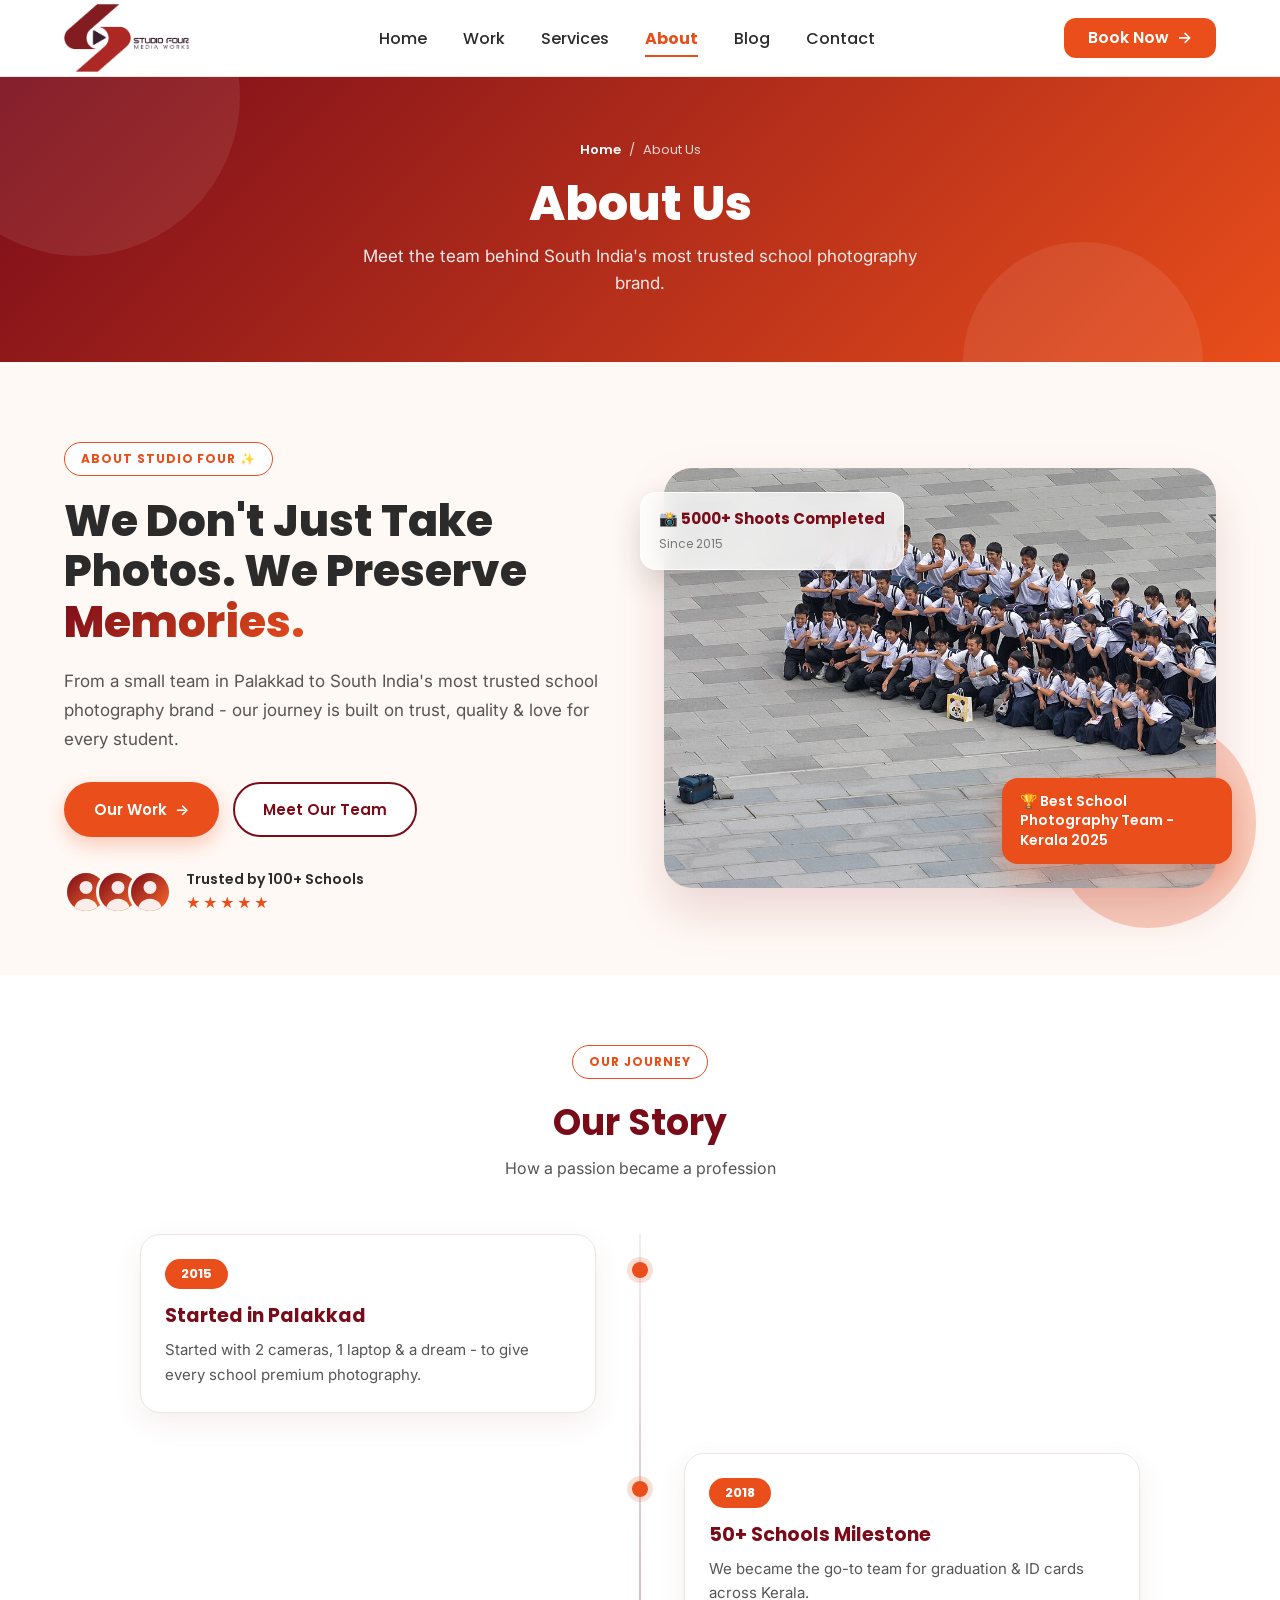
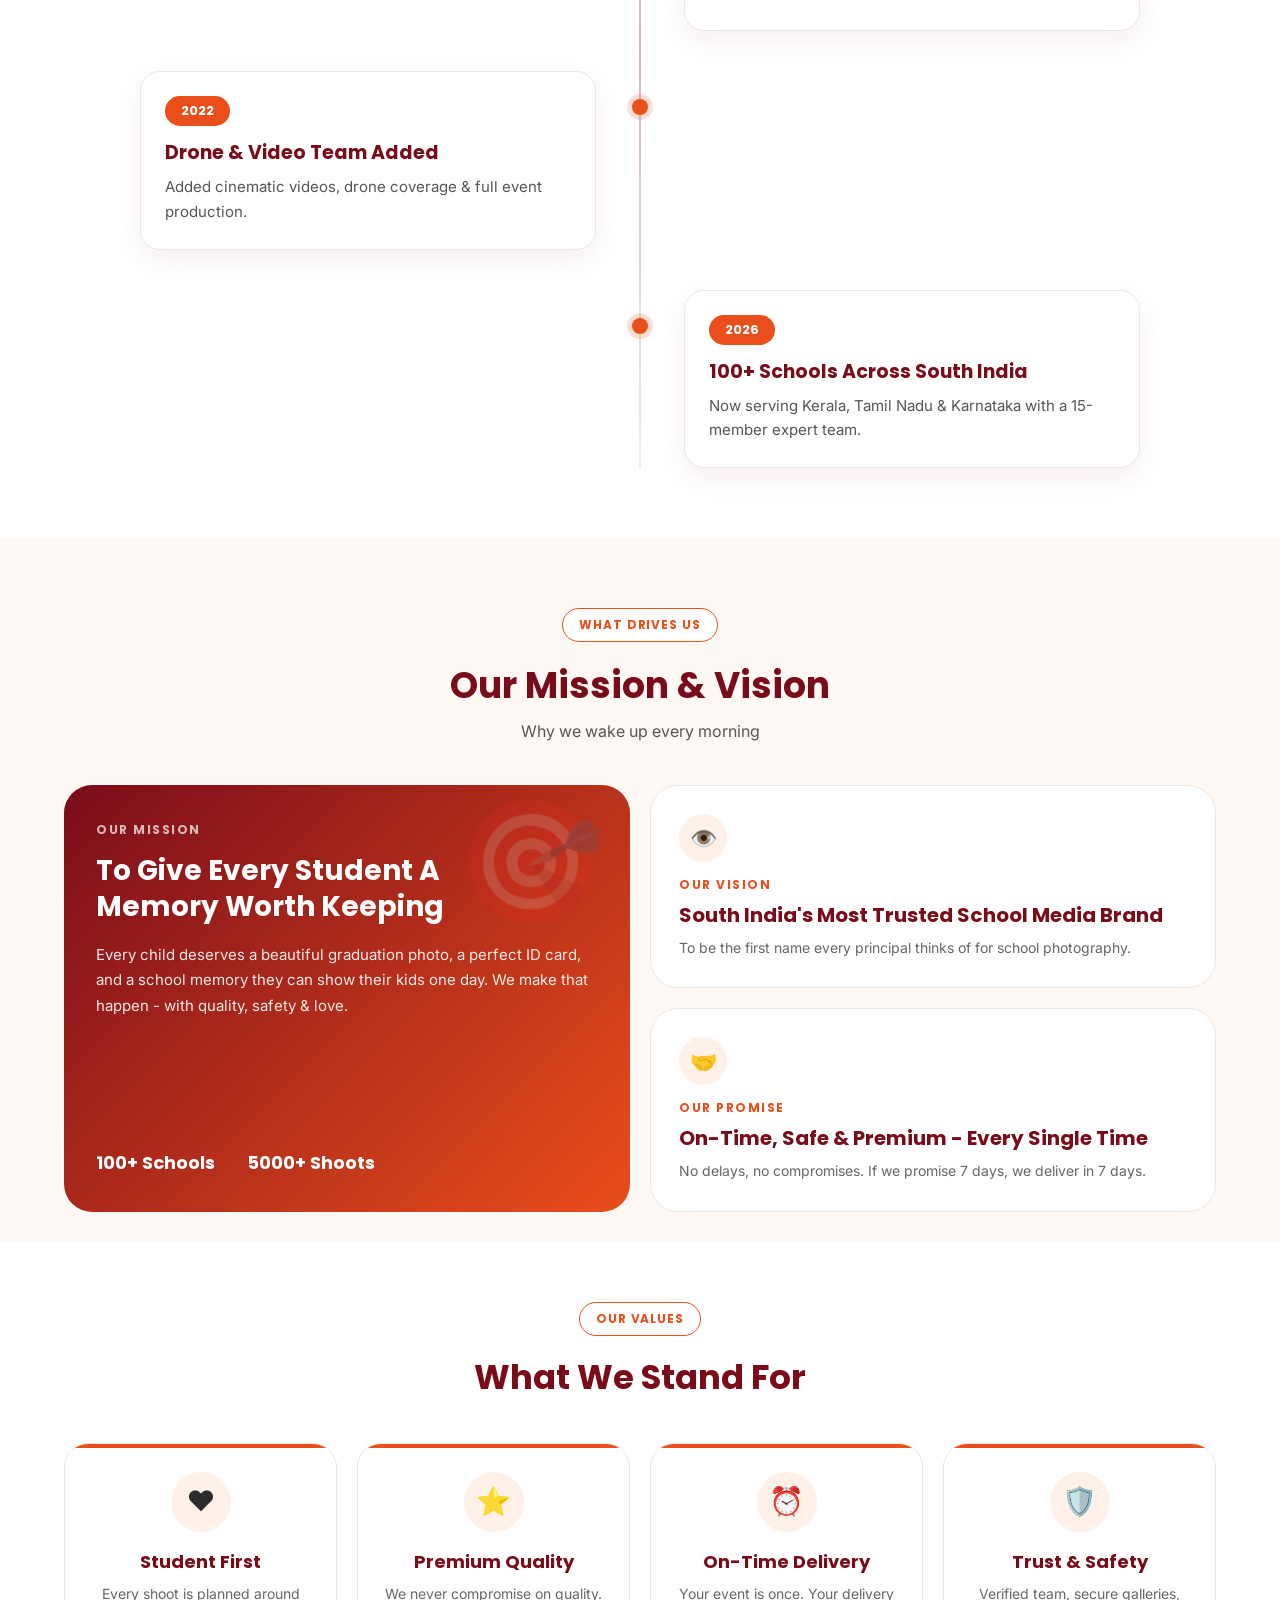
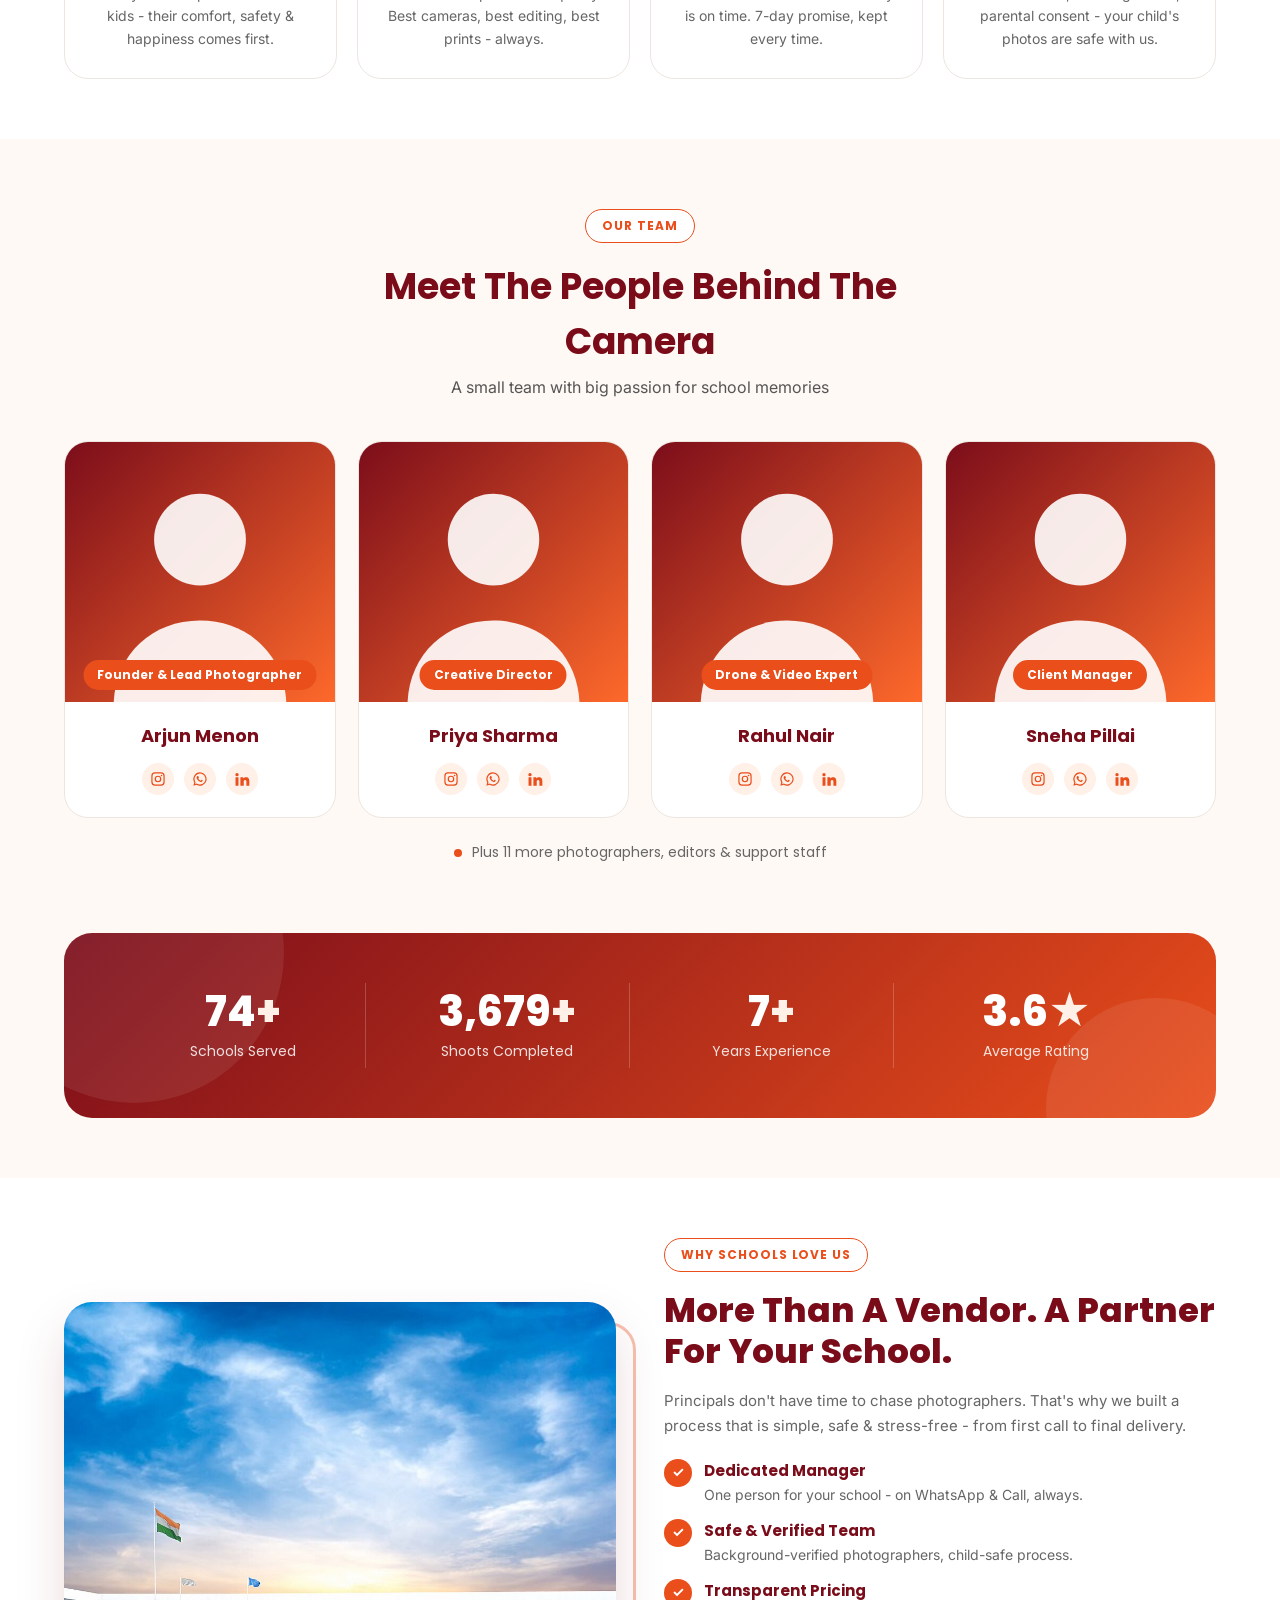
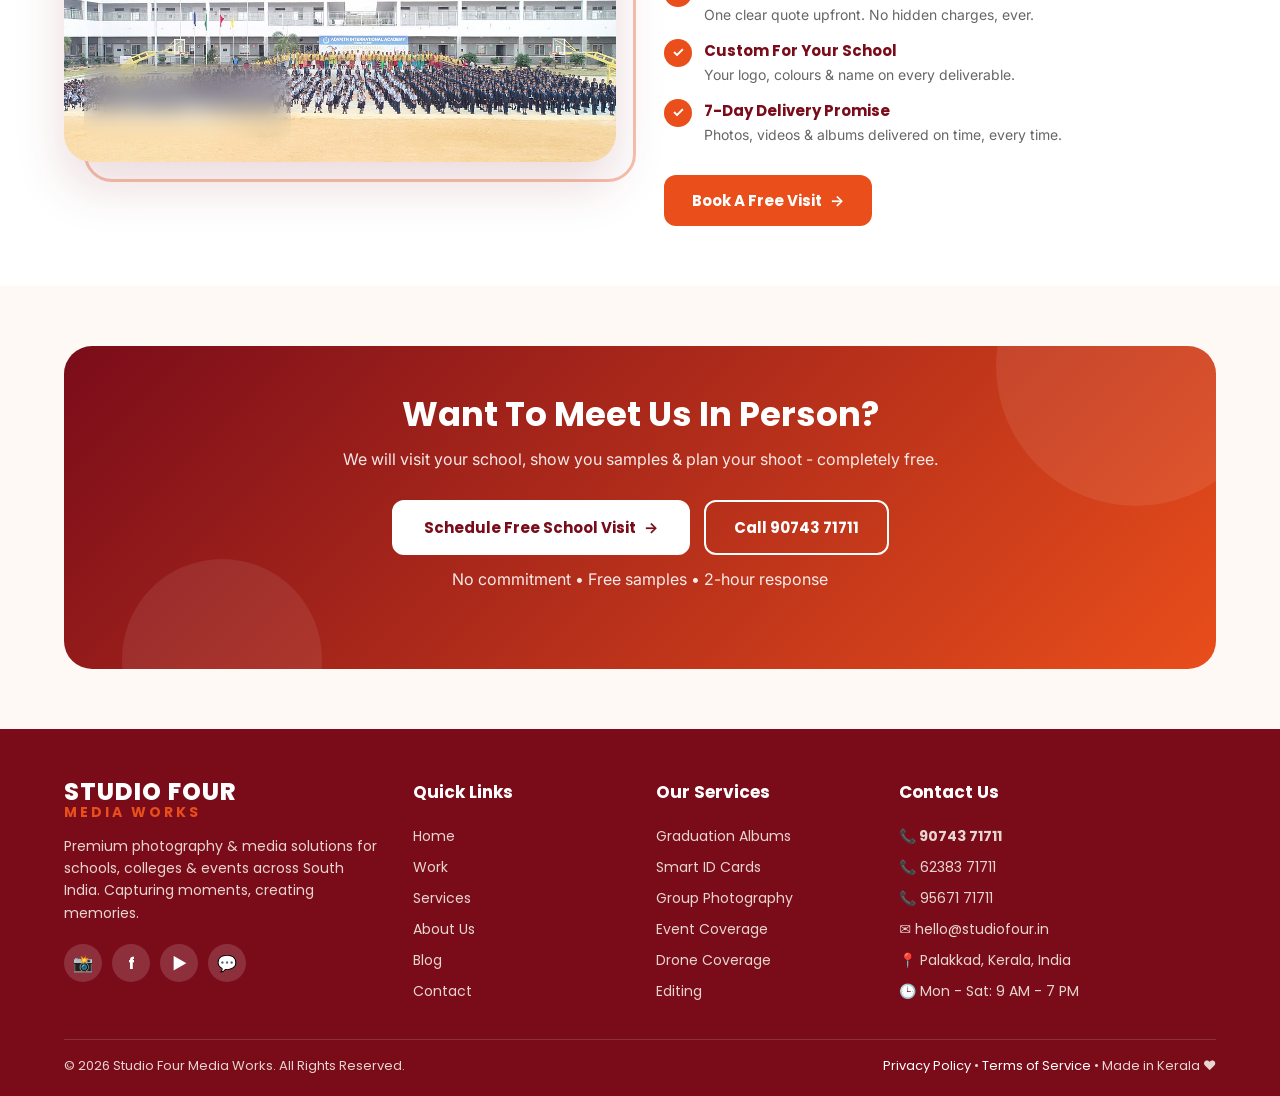
==== about.html @ ebe893e1 "Add Studio Four Media Works website pages Co-Authored-By: Claude Sonnet 5.5 <noreply@anthropic.com>" ====
<!DOCTYPE html>
<html lang="en">
<head>
  <meta charset="UTF-8">
  <meta name="viewport" content="width=device-width, initial-scale=1.0">
  <title>About Us | Studio Four Media Works</title>

  <link rel="preconnect" href="https://fonts.googleapis.com">
  <link rel="preconnect" href="https://fonts.gstatic.com" crossorigin>
  <link href="https://fonts.googleapis.com/css2?family=Inter:wght@400;500;600&family=Poppins:wght@400;500;600;700;800&display=swap" rel="stylesheet">

  <style>
    /* =========================================================
       DESIGN TOKENS – Studio Four brand colours only
       ========================================================= */
    :root {
      --orange: #E94E1B;
      --maroon: #7A0C1A;
      --offwhite: #FFF9F5;
      --white: #FFFFFF;
      --text: #2B2B2B;
      --border: #EDE6E0;
      --gradient: linear-gradient(135deg, #7A0C1A, #E94E1B);
      --font: 'Poppins', 'Inter', system-ui, sans-serif;
      --nav-h: 76px;
      --ease: 0.3s ease;
    }

    *, *::before, *::after { box-sizing: border-box; margin: 0; padding: 0; }

    html { scroll-behavior: smooth; }

    body {
      font-family: var(--font);
      color: var(--text);
      background: var(--white);
      padding-top: var(--nav-h); /* room for the fixed navbar */
      overflow-x: hidden; /* no horizontal scroll */
    }

    /* Lock page scroll while the mobile menu is open */
    body:has(.nav-toggle:checked) { overflow: hidden; }

    img { display: block; max-width: 100%; }
    a { text-decoration: none; }

    /* Shared pill label */
    .pill {
      display: inline-block;
      background: var(--white);
      color: var(--orange);
      border: 1px solid var(--orange);
      border-radius: 50px;
      padding: 7px 16px;
      font-size: 12px;
      font-weight: 700;
      letter-spacing: .08em;
      text-transform: uppercase;
    }

    /* =========================================================
       NAVBAR (same as home page)
       ========================================================= */
    .navbar {
      position: fixed; top: 0; left: 0; width: 100%;
      z-index: 1000;
      background: var(--white);
      border-bottom: 1px solid var(--border);
      transition: box-shadow var(--ease);
    }
    .navbar.scrolled { box-shadow: 0 4px 18px rgba(43, 43, 43, 0.10); }

    /* Hidden checkbox driving the mobile menu (CSS-only toggle) */
    .nav-toggle { position: absolute; opacity: 0; pointer-events: none; }

    .navbar-inner {
      max-width: 1280px;
      height: var(--nav-h);
      margin: 0 auto;
      padding: 0 5%;
      display: flex; align-items: center; justify-content: space-between;
      gap: 24px;
    }

    .logo { display: flex; align-items: center; gap: 10px; flex-shrink: 0; }
    .logo img { height: 68px; width: auto; }

    .nav-links { display: flex; align-items: center; gap: 36px; }
    .nav-links a {
      position: relative;
      padding: 6px 0;
      font-size: 16px; font-weight: 500;
      color: var(--text);
      transition: color var(--ease);
    }
    .nav-links a::after {
      content: "";
      position: absolute; left: 0; bottom: 0;
      width: 100%; height: 2px;
      background: var(--orange);
      transform: scaleX(0); transform-origin: left;
      transition: transform var(--ease);
    }
    .nav-links a:hover { color: var(--orange); }
    .nav-links a:hover::after { transform: scaleX(1); }
    .nav-links a.active { color: var(--orange); font-weight: 700; }
    .nav-links a.active::after { transform: scaleX(1); }

    .nav-actions { display: flex; align-items: center; gap: 12px; flex-shrink: 0; }

    .btn-book {
      display: inline-flex; align-items: center; gap: 8px;
      padding: 12px 24px;
      background: var(--orange); color: var(--white);
      font-family: inherit; font-size: 16px; font-weight: 600; line-height: 1;
      white-space: nowrap;
      border: 0; border-radius: 12px; cursor: pointer;
      transition: background var(--ease), transform var(--ease);
    }
    .btn-book .arrow { transition: transform var(--ease); }
    .btn-book:hover { background: var(--maroon); }
    .btn-book:hover .arrow { transform: translateX(4px); }

    /* Hamburger – hidden on desktop */
    .hamburger {
      display: none;
      width: 44px; height: 44px;
      flex-direction: column; justify-content: center; align-items: center;
      gap: 5px; cursor: pointer; border-radius: 10px;
      transition: background var(--ease);
    }
    .hamburger:hover { background: var(--offwhite); }
    .hamburger span { display: block; width: 24px; height: 2px; background: var(--maroon); border-radius: 2px; }
    .nav-toggle:focus-visible ~ .navbar-inner .hamburger { outline: 2px solid var(--orange); outline-offset: 2px; }

    /* Mobile slide-down menu */
    .mobile-menu {
      position: fixed; top: 0; left: 0; width: 100%;
      max-height: 100vh; overflow-y: auto;
      background: var(--offwhite);
      border-bottom: 1px solid var(--border);
      box-shadow: 0 10px 30px rgba(43, 43, 43, 0.15);
      transform: translateY(-100%); visibility: hidden;
      transition: transform var(--ease), visibility var(--ease);
      z-index: 1100;
    }
    .nav-toggle:checked ~ .mobile-menu { transform: translateY(0); visibility: visible; }

    .mobile-menu-top {
      display: flex; align-items: center; justify-content: space-between;
      height: var(--nav-h); padding: 0 20px;
      border-bottom: 1px solid var(--border);
    }
    .mobile-menu-top .logo img { height: 56px; }

    .close-btn {
      width: 44px; height: 44px;
      display: flex; align-items: center; justify-content: center;
      font-size: 32px; line-height: 1; color: var(--maroon);
      cursor: pointer; border-radius: 10px;
      transition: color var(--ease), background var(--ease);
    }
    .close-btn:hover { color: var(--orange); background: var(--white); }

    .mobile-links a {
      display: block;
      padding: 14px 20px;
      font-size: 18px; font-weight: 500; color: var(--maroon);
      border-bottom: 1px solid var(--border);
      border-left: 4px solid transparent;
      transition: color var(--ease), background var(--ease), border-color var(--ease);
    }
    .mobile-links a:hover { color: var(--orange); background: var(--white); }
    .mobile-links a.active { color: var(--orange); font-weight: 700; border-left-color: var(--orange); }

    .mobile-menu-bottom { padding: 24px 20px 28px; display: flex; flex-direction: column; gap: 18px; }
    .mobile-menu-bottom .btn-book { width: 100%; justify-content: center; padding: 16px 24px; }

    .mobile-phones {
      display: flex; flex-wrap: wrap; justify-content: center;
      gap: 6px 14px; color: var(--maroon); font-weight: 600; font-size: 16px;
    }
    .mobile-phones a { color: var(--maroon); transition: color var(--ease); }
    .mobile-phones a:hover { color: var(--orange); }
    .mobile-phones .sep { color: var(--border); }

    /* Navbar responsive */
    @media (max-width: 1024px) {
      .navbar-inner { gap: 16px; }
      .logo img { height: 62px; }
      .nav-links { gap: 20px; }
      .nav-links a { font-size: 15px; }
      .btn-book { padding: 10px 16px; font-size: 15px; }
    }
    @media (max-width: 767px) {
      :root { --nav-h: 68px; }
      .navbar-inner { padding: 0 16px; gap: 8px; }
      .nav-links { display: none; }
      .hamburger { display: flex; }
      .logo img { height: 58px; }
      .nav-actions .btn-book { padding: 9px 14px; font-size: 14px; border-radius: 10px; }
    }
    @media (min-width: 768px) {
      .mobile-menu { display: none; }
    }

    /* =========================================================
       PAGE BANNER
       ========================================================= */
    .page-banner {
      position: relative;
      background: var(--gradient);
      color: var(--white);
      text-align: center;
      overflow: hidden;
    }
    /* Soft decorative circles */
    .page-banner::before,
    .page-banner::after {
      content: "";
      position: absolute;
      border-radius: 50%;
      background: var(--white);
      opacity: .08;
    }
    .page-banner::before { width: 320px; height: 320px; top: -140px; left: -80px; }
    .page-banner::after  { width: 240px; height: 240px; bottom: -120px; right: 6%; }

    .banner-inner {
      position: relative;
      z-index: 1;
      max-width: 1280px;
      margin: 0 auto;
      padding: 64px 5%;
    }

    .breadcrumb { font-size: 13px; color: rgba(255, 255, 255, .8); margin-bottom: 16px; }
    .breadcrumb a { color: var(--white); font-weight: 600; transition: opacity .3s; }
    .breadcrumb a:hover { opacity: .7; }
    .breadcrumb span { margin: 0 8px; }

    .banner-title { font-size: 48px; font-weight: 800; line-height: 1.15; margin-bottom: 12px; }
    .banner-sub {
      font-family: 'Inter', var(--font);
      font-size: 17px;
      line-height: 1.6;
      max-width: 560px;
      margin: 0 auto;
      color: rgba(255, 255, 255, .9);
    }

    @media (max-width: 1024px) { .banner-title { font-size: 40px; } }
    @media (max-width: 767px) {
      .banner-inner { padding: 44px 20px; }
      .banner-title { font-size: 32px; }
      .banner-sub { font-size: 15px; }
    }

    /* =========================================================
       SECTION 1 – ABOUT HERO
       ========================================================= */
    .about-hero {
      background: var(--offwhite);
      overflow: hidden;
    }

    .about-hero-inner {
      max-width: 1280px;
      margin: 0 auto;
      padding: 80px 5% 60px;
    }


    /* 2-column grid */
    .hero-grid {
      display: grid;
      grid-template-columns: 1fr 1fr;
      gap: 48px;
      align-items: center;
    }

    /* ---- Left: text ---- */
    .hero-text .pill { margin-bottom: 20px; }

    .hero-text h1 {
      font-size: 44px;
      font-weight: 800;
      line-height: 1.15;
      color: var(--text);
      margin-bottom: 20px;
    }

    /* Gradient highlight word */
    .gradient-text {
      background: var(--gradient);
      -webkit-background-clip: text;
      background-clip: text;
      color: transparent;
      -webkit-text-fill-color: transparent;
    }

    .hero-text p {
      font-family: 'Inter', var(--font);
      font-size: 17px;
      line-height: 1.7;
      color: #555;
      margin-bottom: 28px;
      max-width: 540px;
    }

    /* Buttons */
    .hero-buttons { display: flex; flex-wrap: wrap; gap: 14px; margin-bottom: 32px; }

    .btn {
      display: inline-flex;
      align-items: center;
      justify-content: center;
      gap: 8px;
      padding: 14px 28px;
      border-radius: 50px;
      font-family: var(--font);
      font-size: 15px;
      font-weight: 600;
      border: 2px solid transparent;
      transition: transform .3s, box-shadow .3s, background .3s, color .3s;
    }
    .btn:hover { transform: translateY(-3px); }

    .btn-primary { background: var(--orange); color: var(--white); box-shadow: 0 8px 20px rgba(233, 78, 27, .28); }
    .btn-primary:hover { box-shadow: 0 12px 26px rgba(233, 78, 27, .38); }

    .btn-outline { background: var(--white); color: var(--maroon); border-color: var(--maroon); }
    .btn-outline:hover { background: var(--maroon); color: var(--white); }

    /* Trust row */
    .trust-row { display: flex; align-items: center; gap: 14px; }

    .avatars { display: flex; }
    .avatars img {
      width: 44px; height: 44px;
      border-radius: 50%;
      object-fit: cover;
      background: var(--border);
      border: 3px solid var(--offwhite);
      margin-left: -12px;
    }
    .avatars img:first-child { margin-left: 0; }

    .trust-text strong { display: block; font-size: 14px; font-weight: 600; color: var(--text); }
    .stars { color: var(--orange); font-size: 14px; letter-spacing: 2px; }

    /* ---- Right: image collage ---- */
    .hero-collage {
      position: relative;
      isolation: isolate;          /* keeps the z-index:-1 blob inside the collage */
    }

    .hero-collage > img {
      width: 100%;
      height: 420px;
      object-fit: cover;
      border-radius: 28px;
      background: var(--border);
      box-shadow: 0 24px 50px rgba(122, 12, 26, .15);
    }

    /* Orange blob behind image */
    .collage-blob {
      position: absolute;
      z-index: -1;
      width: 200px; height: 200px;
      right: -40px; bottom: -40px;
      background: var(--orange);
      opacity: .25;
      border-radius: 63% 37% 54% 46% / 55% 48% 52% 45%;
    }

    /* Floating cards */
    .floating-card {
      position: absolute;
      border-radius: 16px;
      padding: 14px 18px;
      animation: float 3s ease-in-out infinite;
      transition: box-shadow .3s;
    }

    .floating-card strong { display: block; font-size: 15px; font-weight: 700; }
    .floating-card small { font-size: 12px; }

    .card-stat {
      top: 24px; left: -24px;
      background: rgba(255, 255, 255, .75);
      -webkit-backdrop-filter: blur(12px);
      backdrop-filter: blur(12px);
      border: 1px solid rgba(255, 255, 255, .8);
      box-shadow: 0 12px 30px rgba(43, 43, 43, .15);
    }
    .card-stat strong { color: var(--maroon); }
    .card-stat small { color: #777; }

    .card-award {
      bottom: 24px; right: -16px;
      max-width: 230px;
      background: var(--orange);
      color: var(--white);
      font-size: 14px;
      font-weight: 600;
      line-height: 1.4;
      box-shadow: 0 12px 30px rgba(233, 78, 27, .35);
      animation-delay: 1.2s;
    }

    @keyframes float {
      0%, 100% { transform: translateY(0); }
      50%      { transform: translateY(-10px); }
    }

    /* =========================================================
       SECTION 2 – OUR STORY TIMELINE
       ========================================================= */
    .our-story {
      background: var(--white);
      padding: 70px 5%;
      overflow: hidden;
    }

    .story-header { text-align: center; max-width: 600px; margin: 0 auto 56px; }
    .story-header h2 { font-size: 36px; font-weight: 700; color: var(--maroon); margin: 16px 0 8px; }
    .story-header p { font-family: 'Inter', var(--font); font-size: 16px; color: #555; }

    .story-timeline {
      position: relative;
      max-width: 1000px;
      margin: 0 auto;
    }

    /* Vertical centre line */
    .story-timeline::before {
      content: "";
      position: absolute;
      top: 0; bottom: 0; left: 50%;
      width: 2px;
      transform: translateX(-50%);
      background: linear-gradient(to bottom, rgba(122, 12, 26, .08), rgba(122, 12, 26, .3), rgba(122, 12, 26, .08));
    }

    .timeline-item {
      position: relative;
      width: 50%;
      padding: 0 44px 40px 0;      /* odd items sit on the left */
    }
    .timeline-item:last-child { padding-bottom: 0; }
    .timeline-item:nth-child(even) {
      margin-left: 50%;            /* even items sit on the right */
      padding: 0 0 40px 44px;
    }
    .timeline-item:nth-child(even):last-child { padding-bottom: 0; }

    /* Orange dot on the line */
    .timeline-item::before {
      content: "";
      position: absolute;
      top: 28px;
      right: -8px;                 /* centre of the line (left items) */
      width: 16px; height: 16px;
      border-radius: 50%;
      background: var(--orange);
      box-shadow: 0 0 0 5px rgba(233, 78, 27, .18);
      transition: transform .3s;
    }
    .timeline-item:nth-child(even)::before { right: auto; left: -8px; }
    .timeline-item:hover::before { transform: scale(1.3); }

    .timeline-card {
      background: var(--white);
      border: 1px solid var(--border);
      border-radius: 20px;
      padding: 24px;
      box-shadow: 0 10px 30px rgba(122, 12, 26, .07);
      transition: transform .3s, box-shadow .3s, border-color .3s;
    }
    .timeline-item:hover .timeline-card {
      transform: translateY(-4px);
      border-color: var(--orange);
      box-shadow: 0 16px 36px rgba(122, 12, 26, .13);
    }

    .year-badge {
      display: inline-block;
      background: var(--orange);
      color: var(--white);
      border-radius: 50px;
      padding: 5px 16px;
      font-size: 13px;
      font-weight: 700;
      margin-bottom: 12px;
    }

    .timeline-card h3 { font-size: 19px; font-weight: 700; color: var(--maroon); margin-bottom: 8px; }
    .timeline-card p { font-family: 'Inter', var(--font); font-size: 15px; line-height: 1.65; color: #555; }

    /* =========================================================
       RESPONSIVE
       ========================================================= */

    /* Tablet (768px – 1024px): hero stacks, timeline line moves left */
    @media (max-width: 1024px) {
      .hero-grid { grid-template-columns: 1fr; gap: 56px; }
      .hero-text { text-align: center; }
      .hero-text p { margin-left: auto; margin-right: auto; }
      .hero-buttons, .trust-row { justify-content: center; }
      .hero-text h1 { font-size: 36px; }

      .hero-collage { max-width: 640px; margin: 0 auto; width: 100%; }
      .hero-collage > img { height: 360px; }
      .card-stat { left: 12px; }
      .card-award { right: 12px; }
      .collage-blob { right: -16px; bottom: -24px; }

      /* Timeline: single column, line on the left */
      .story-timeline::before { left: 20px; }
      .timeline-item,
      .timeline-item:nth-child(even) {
        width: 100%;
        margin-left: 0;
        padding: 0 0 32px 52px;
      }
      .timeline-item:last-child { padding-bottom: 0; }
      .timeline-item::before,
      .timeline-item:nth-child(even)::before { left: 12px; right: auto; }
    }

    /* Mobile (below 768px) */
    @media (max-width: 767px) {
      .about-hero-inner { padding: 40px 20px; }
      .breadcrumb { margin-bottom: 32px; }
      .hero-text h1 { font-size: 30px; }
      .hero-text p { font-size: 16px; }

      /* Full-width stacked buttons */
      .hero-buttons { flex-direction: column; }
      .btn { width: 100%; }
      .trust-row { flex-direction: column; gap: 10px; }

      .hero-collage > img { height: 280px; }

      /* Smaller floating cards, kept inside the image edges */
      .floating-card { padding: 10px 14px; font-size: 13px; }
      .floating-card strong { font-size: 13px; }
      .floating-card small { font-size: 11px; }
      .card-stat { top: 10px; left: 10px; }
      .card-award { bottom: 10px; right: 10px; max-width: 190px; font-size: 13px; }
      .collage-blob { width: 120px; height: 120px; right: -10px; bottom: -14px; }

      /* Timeline: line at 20px, cards margin-left 40px */
      .our-story { padding: 50px 20px; }
      .story-header h2 { font-size: 30px; }
      .story-timeline::before { left: 20px; }
      .timeline-item,
      .timeline-item:nth-child(even) { padding: 0 0 24px 0; }
      .timeline-card { margin-left: 40px; padding: 20px; }
      .timeline-item::before,
      .timeline-item:nth-child(even)::before { left: 12px; }
    }

    /* =========================================================
       SECTION 3 – MISSION + VISION (BENTO GRID)
       ========================================================= */
    :root { --light-orange: #FFF0E8; }

    .mission-section { background: var(--offwhite); padding: 70px 5% 30px; overflow: hidden; }
    .mission-inner { max-width: 1280px; margin: 0 auto; }

    /* Shared centered section header */
    .section-head { text-align: center; max-width: 600px; margin: 0 auto 44px; }
    .section-head h2 { font-size: 36px; font-weight: 700; color: var(--maroon); margin: 16px 0 8px; }
    .section-head p { font-family: 'Inter', var(--font); font-size: 16px; color: #555; }

    /* Bento: big mission card left, two stacked cards right */
    .bento-grid {
      display: grid;
      grid-template-columns: 1fr 1fr;
      gap: 20px;
    }
    .bento-side { display: grid; grid-template-rows: 1fr 1fr; gap: 20px; }

    /* Mission card (gradient) */
    .mission-card {
      position: relative;
      overflow: hidden;
      display: flex;
      flex-direction: column;
      background: var(--gradient);
      color: var(--white);
      border-radius: 28px;
      padding: 36px 32px;
      transition: transform .3s, box-shadow .3s;
    }
    .mission-card:hover { transform: translateY(-4px); box-shadow: 0 18px 40px rgba(122, 12, 26, .25); }

    .mission-icon {
      position: absolute;
      top: 16px; right: 24px;
      font-size: 120px;
      line-height: 1;
      opacity: .15;
      pointer-events: none;
    }
    .mission-label { font-size: 12px; font-weight: 700; letter-spacing: 1.5px; color: rgba(255, 255, 255, .7); margin-bottom: 14px; }
    .mission-card h3 { position: relative; font-size: 28px; font-weight: 700; line-height: 1.3; margin-bottom: 16px; max-width: 460px; }
    .mission-card p { position: relative; font-family: 'Inter', var(--font); font-size: 15px; line-height: 1.7; color: rgba(255, 255, 255, .9); }

    .mission-stats {
      display: flex;
      flex-wrap: wrap;
      gap: 12px 32px;
      margin-top: auto;
      padding-top: 28px;
      font-weight: 700;
      font-size: 18px;
    }

    /* Vision + Promise cards (white) */
    .vision-card {
      background: var(--white);
      border: 1px solid var(--border);
      border-radius: 28px;
      padding: 28px;
      transition: transform .3s, box-shadow .3s, border-color .3s;
    }
    .vision-card:hover { transform: translateY(-4px); border-color: var(--orange); box-shadow: 0 14px 32px rgba(122, 12, 26, .1); }

    .icon-circle {
      width: 48px; height: 48px;
      display: flex; align-items: center; justify-content: center;
      border-radius: 50%;
      background: var(--light-orange);
      font-size: 22px;
      margin-bottom: 14px;
    }
    .card-label { display: block; font-size: 12px; font-weight: 700; letter-spacing: 1.5px; color: var(--orange); margin-bottom: 8px; }
    .vision-card h3 { font-size: 20px; font-weight: 700; color: var(--maroon); line-height: 1.35; margin-bottom: 8px; }
    .vision-card p { font-family: 'Inter', var(--font); font-size: 14px; line-height: 1.6; color: #666; }

    /* =========================================================
       SECTION 4 – OUR VALUES (4 CARDS)
       ========================================================= */
    .values-section { background: var(--white); padding: 60px 5%; overflow: hidden; }
    .values-section .section-head { margin-bottom: 40px; }
    .values-section .section-head h2 { font-size: 34px; margin-bottom: 0; }

    .values-grid {
      max-width: 1280px;
      margin: 0 auto;
      display: grid;
      grid-template-columns: repeat(4, 1fr);
      gap: 20px;
    }

    .value-card {
      position: relative;
      overflow: hidden;
      background: var(--white);
      border: 1px solid var(--border);
      border-radius: 24px;
      padding: 28px 22px;
      text-align: center;
      transition: transform .3s, border-color .3s, box-shadow .3s;
    }
    /* 4px top bar: orange, becomes gradient on hover */
    .value-card::before {
      content: "";
      position: absolute;
      top: 0; left: 0; right: 0;
      height: 4px;
      background: var(--orange);
      transition: background .3s;
    }
    .value-card:hover {
      transform: translateY(-6px);
      border-color: var(--orange);
      box-shadow: 0 16px 36px rgba(122, 12, 26, .12);
    }
    .value-card:hover::before { background: var(--gradient); }

    .value-icon {
      width: 60px; height: 60px;
      display: flex; align-items: center; justify-content: center;
      margin: 0 auto 16px;
      border-radius: 50%;
      background: var(--light-orange);
      font-size: 28px;
    }
    .value-card h3 { font-size: 18px; font-weight: 700; color: var(--maroon); margin-bottom: 8px; }
    .value-card p { font-family: 'Inter', var(--font); font-size: 14px; line-height: 1.6; color: #666; }

    /* ---- Tablet ---- */
    @media (max-width: 1024px) {
      .bento-grid { grid-template-columns: 1fr; }
      .bento-side { grid-template-columns: 1fr 1fr; grid-template-rows: auto; }
      .values-grid { grid-template-columns: 1fr 1fr; }
    }

    /* ---- Mobile ---- */
    @media (max-width: 767px) {
      .mission-section { padding: 40px 20px 20px; }
      .values-section { padding: 40px 20px; }
      .section-head h2,
      .values-section .section-head h2 { font-size: 28px; }
      .section-head { margin-bottom: 28px; }

      .mission-card { padding: 28px 20px; }
      .mission-card h3 { font-size: 24px; }
      .mission-icon { font-size: 90px; right: 14px; }
      .bento-side { grid-template-columns: 1fr; }

      .values-grid { grid-template-columns: 1fr; }
      .value-card { padding: 24px 20px; }
    }

    /* =========================================================
       SECTION 5 – MEET THE TEAM
       ========================================================= */
    .team-section { background: var(--offwhite); padding: 70px 5% 30px; overflow: hidden; }
    .team-inner { max-width: 1280px; margin: 0 auto; }

    .team-grid {
      display: grid;
      grid-template-columns: repeat(4, 1fr);
      gap: 22px;
    }

    .team-card {
      background: var(--white);
      border: 1px solid var(--border);
      border-radius: 24px;
      overflow: hidden;
      text-align: center;
      transition: transform .3s, border-color .3s, box-shadow .3s;
    }
    .team-card:hover {
      transform: translateY(-6px);
      border-color: var(--orange);
      box-shadow: 0 18px 40px rgba(122, 12, 26, .14);
    }

    /* Photo + role badge overlay */
    .team-photo { position: relative; height: 260px; overflow: hidden; background: var(--border); }
    .team-photo img { width: 100%; height: 100%; object-fit: cover; transition: transform .3s; }
    .team-card:hover .team-photo img { transform: scale(1.05); }

    .role-badge {
      position: absolute;
      bottom: 12px; left: 50%;
      transform: translateX(-50%);
      background: var(--orange);
      color: var(--white);
      font-size: 12px; font-weight: 700;
      padding: 6px 14px;
      border-radius: 50px;
      white-space: nowrap;
    }

    .team-info { padding: 20px 16px 22px; }
    .team-info h3 { font-size: 18px; font-weight: 700; color: var(--maroon); margin-bottom: 14px; }

    /* Social circles */
    .team-social { display: flex; justify-content: center; gap: 10px; }
    .team-social a {
      width: 32px; height: 32px;
      display: flex; align-items: center; justify-content: center;
      border-radius: 50%;
      background: var(--light-orange);
      color: var(--orange);
      transition: background .3s, color .3s, transform .3s;
    }
    .team-social a:hover { background: var(--orange); color: var(--white); transform: translateY(-2px); }
    .team-social svg { width: 16px; height: 16px; fill: currentColor; }

    .team-note {
      text-align: center;
      font-size: 14px;
      color: #666;
      margin-top: 24px;
    }
    .team-note::before {
      content: "";
      display: inline-block;
      width: 8px; height: 8px;
      border-radius: 50%;
      background: var(--orange);
      margin-right: 10px;
      vertical-align: middle;
    }

    /* =========================================================
       SECTION 6 – MILESTONES COUNTER BANNER
       ========================================================= */
    .counter-wrap { padding: 0 5%; background: var(--offwhite); }
    .counter-wrap::before { content: ""; display: block; height: 40px; }
    .counter-wrap::after  { content: ""; display: block; height: 60px; }

    .counter-banner {
      position: relative;
      overflow: hidden;
      max-width: 1280px;
      margin: 0 auto;
      padding: 50px 5%;
      background: var(--gradient);
      border-radius: 28px;
      color: var(--white);
    }
    /* Decorative circles */
    .counter-banner::before,
    .counter-banner::after {
      content: "";
      position: absolute;
      border-radius: 50%;
      background: var(--white);
      opacity: .08;
      pointer-events: none;
    }
    .counter-banner::before { width: 300px; height: 300px; top: -130px; left: -80px; }
    .counter-banner::after  { width: 220px; height: 220px; bottom: -100px; right: -50px; }

    .counter-grid {
      position: relative;
      z-index: 1;
      display: grid;
      grid-template-columns: repeat(4, 1fr);
      gap: 20px;
      text-align: center;
    }

    .stat-item { padding: 6px 10px; border-right: 1px solid rgba(255, 255, 255, .2); }
    .stat-item:last-child { border-right: 0; }

    .stat-number { font-size: 42px; font-weight: 800; line-height: 1.1; color: var(--white); }
    .stat-number .suffix { color: var(--light-orange); } /* + / ★ (light orange so it stays visible on the gradient) */
    .stat-label { font-size: 14px; color: rgba(255, 255, 255, .85); margin-top: 6px; }

    /* ---- Tablet ---- */
    @media (max-width: 1024px) {
      .team-grid { grid-template-columns: 1fr 1fr; }
      .team-photo { height: 240px; }

      .counter-grid { grid-template-columns: 1fr 1fr; gap: 32px; }
      .stat-item { border-right: 0; }
    }

    /* ---- Mobile ---- */
    @media (max-width: 767px) {
      .team-section { padding: 40px 20px 20px; }
      .team-grid { gap: 12px; }          /* stays 2 columns */
      .team-card { border-radius: 18px; }
      .team-photo { height: 180px; }
      .role-badge { font-size: 10px; padding: 5px 10px; bottom: 8px; }
      .team-info { padding: 14px 8px 16px; }
      .team-info h3 { font-size: 15px; margin-bottom: 10px; }
      .team-social { gap: 6px; }
      .team-social a { width: 28px; height: 28px; }
      .team-social svg { width: 14px; height: 14px; }

      .counter-wrap { padding: 0 20px; }
      .counter-banner { padding: 36px 20px; border-radius: 20px; }
      .counter-grid { gap: 28px 12px; }
      .stat-number { font-size: 32px; }
      .stat-label { font-size: 13px; }
    }

    /* =========================================================
       SECTION 7 – WHY SCHOOLS LOVE US (SPLIT LAYOUT)
       ========================================================= */
    .why-love-section { background: var(--white); padding: 60px 5%; overflow: hidden; }

    .why-love-grid {
      max-width: 1280px;
      margin: 0 auto;
      display: grid;
      grid-template-columns: 1fr 1fr;
      gap: 48px;
      align-items: center;
    }

    /* Left: image + badge */
    .why-love-image { position: relative; isolation: isolate; }
    .why-love-image > img {
      width: 100%;
      height: 460px;
      object-fit: cover;
      border-radius: 28px;
      background: var(--border);
      box-shadow: 0 24px 50px rgba(122, 12, 26, .15);
    }
    /* Orange accent frame behind the image, offset 20px */
    .why-love-accent {
      position: absolute;
      z-index: -1;
      inset: 20px -20px -20px 20px;
      border: 3px solid var(--orange);
      border-radius: 28px;
      opacity: .35;
    }
    .why-love-badge {
      position: absolute;
      left: 20px; bottom: 20px;
      background: rgba(255, 255, 255, .8);
      -webkit-backdrop-filter: blur(12px);
      backdrop-filter: blur(12px);
      border: 1px solid rgba(255, 255, 255, .8);
      border-radius: 16px;
      padding: 14px 18px;
      box-shadow: 0 12px 30px rgba(43, 43, 43, .15);
    }
    .why-love-badge strong { display: block; font-size: 15px; font-weight: 700; color: var(--maroon); }
    .why-love-badge small { font-size: 12px; color: #777; }

    /* Right: content */
    .why-love-content .pill { margin-bottom: 18px; }
    .why-love-content h2 { font-size: 34px; font-weight: 800; line-height: 1.2; color: var(--maroon); margin-bottom: 16px; }
    .why-love-content > p { font-family: 'Inter', var(--font); font-size: 15px; line-height: 1.7; color: #666; }

    .why-love-checklist { list-style: none; display: flex; flex-direction: column; gap: 12px; margin: 20px 0 28px; }
    .why-love-checklist li { display: flex; align-items: flex-start; gap: 12px; }
    .check-icon {
      flex-shrink: 0;
      width: 28px; height: 28px;
      display: flex; align-items: center; justify-content: center;
      border-radius: 50%;
      background: var(--orange);
      color: var(--white);
      font-size: 14px; font-weight: 700;
    }
    .why-love-checklist strong { display: block; font-size: 15px; font-weight: 700; color: var(--maroon); }
    .why-love-checklist span.desc { font-family: 'Inter', var(--font); font-size: 14px; line-height: 1.5; color: #666; }

    .btn-visit {
      display: inline-flex; align-items: center; gap: 8px;
      background: var(--orange); color: var(--white);
      padding: 14px 28px;
      border-radius: 12px;
      font-weight: 700; font-size: 15px;
      transition: background .3s, transform .3s;
    }
    .btn-visit:hover { background: var(--maroon); transform: translateY(-3px); }

    /* =========================================================
       SECTION 8 – FINAL CTA
       ========================================================= */
    .about-cta { background: var(--offwhite); padding: 0 5% 60px; }
    .about-cta::before { content: ""; display: block; height: 60px; } /* breathing room under the counter */

    .cta-banner {
      position: relative;
      overflow: hidden;
      max-width: 1280px;
      margin: 0 auto;
      padding: 48px 40px;
      background: var(--gradient);
      border-radius: 28px;
      text-align: center;
      color: var(--white);
    }
    .cta-banner::before,
    .cta-banner::after {
      content: "";
      position: absolute;
      border-radius: 50%;
      background: var(--white);
      opacity: .08;
      pointer-events: none;
    }
    .cta-banner::before { width: 280px; height: 280px; top: -120px; right: -60px; }
    .cta-banner::after  { width: 200px; height: 200px; bottom: -90px; left: 5%; }

    .cta-banner > * { position: relative; z-index: 1; }
    .cta-banner h2 { font-size: 34px; font-weight: 700; line-height: 1.2; }
    .cta-banner > p {
      font-family: 'Inter', var(--font);
      font-size: 16px; line-height: 1.6;
      color: rgba(255, 255, 255, .9);
      max-width: 600px;
      margin: 12px auto 28px;
    }

    .cta-buttons { display: flex; flex-wrap: wrap; justify-content: center; gap: 14px; }
    .cta-btn {
      display: inline-flex; align-items: center; justify-content: center; gap: 8px;
      padding: 14px 28px;
      border-radius: 12px;
      border: 2px solid var(--white);
      font-weight: 700; font-size: 15px;
      transition: background .3s, color .3s, transform .3s;
    }
    .cta-btn:hover { transform: translateY(-3px); }
    .cta-btn-primary { background: var(--white); color: var(--maroon); padding: 14px 30px; }
    .cta-btn-primary:hover { background: var(--light-orange); }
    .cta-btn-outline { background: transparent; color: var(--white); }
    .cta-btn-outline:hover { background: var(--white); color: var(--maroon); }

    .cta-note { margin-top: 20px; font-size: 13px; color: rgba(255, 255, 255, .8); }

    /* ---- Tablet ---- */
    @media (max-width: 1024px) {
      .why-love-grid { grid-template-columns: 1fr; gap: 56px; }
      .why-love-image { max-width: 640px; margin: 0 auto; width: 100%; }
      .why-love-image > img { height: 360px; }
    }

    /* ---- Mobile ---- */
    @media (max-width: 767px) {
      .why-love-section { padding: 40px 20px; }
      .why-love-image > img { height: 280px; }
      .why-love-accent { inset: 14px -10px -14px 10px; }
      .why-love-badge { left: 12px; bottom: 12px; padding: 10px 14px; }
      .why-love-badge strong { font-size: 13px; }
      .why-love-badge small { font-size: 11px; }
      .why-love-content h2 { font-size: 28px; }
      .why-love-checklist strong { font-size: 14px; }
      .why-love-checklist span.desc { font-size: 13px; }
      .check-icon { width: 24px; height: 24px; font-size: 12px; }
      .btn-visit { width: 100%; justify-content: center; }

      .about-cta { padding: 0 20px 40px; }
      .about-cta::before { height: 40px; }
      .cta-banner { padding: 36px 20px; border-radius: 20px; }
      .cta-banner h2 { font-size: 26px; }
      .cta-buttons { flex-direction: column; }
      .cta-btn { width: 100%; }
    }

    /* =========================================================
       FOOTER (same as home page)
       ========================================================= */
    .footer {
      --footer-text: #E8D5D0;
      background: var(--maroon);
      color: var(--white);
      padding: 50px 5% 20px;
    }
    .footer-grid {
      max-width: 1280px;
      margin: 0 auto;
      display: grid;
      grid-template-columns: 3fr 2fr 2fr 3fr;
      gap: 32px;
    }
    .footer-col h4 { margin: 0 0 16px; font-size: 17px; font-weight: 700; color: var(--white); }

    .footer-col > a:not(.footer-logo),
    .footer-col > span {
      display: block;
      padding: 5px 0;
      font-size: 14px;
      color: var(--footer-text);
    }
    .footer-col > a:not(.footer-logo) { transition: color var(--ease), transform var(--ease); }
    .footer-col > a:not(.footer-logo):hover { color: var(--orange); transform: translateX(4px); }

    .footer-logo { display: inline-flex; flex-direction: column; line-height: 1.1; margin-bottom: 14px; }
    .footer-logo strong { font-size: 24px; font-weight: 800; letter-spacing: 1px; color: var(--white); }
    .footer-logo span   { font-size: 14px; font-weight: 700; letter-spacing: 3px; color: var(--orange); }

    .footer-brand p { margin: 0 0 20px; max-width: 340px; font-size: 14px; line-height: 1.6; color: var(--footer-text); }

    .footer-social { display: flex; gap: 10px; }
    .footer-social a {
      width: 38px; height: 38px;
      display: flex; align-items: center; justify-content: center;
      background: rgba(255, 255, 255, 0.15);
      color: var(--white);
      border-radius: 50%;
      font-size: 16px; font-weight: 700;
      transition: background var(--ease), transform var(--ease);
    }
    .footer-social a:hover { background: var(--orange); transform: translateY(-3px); }

    .footer-col > .footer-phone { font-size: 16px; font-weight: 700; color: var(--white); }

    .footer-line {
      max-width: 1280px;
      margin: 32px auto 16px;
      border: 0;
      border-top: 1px solid rgba(255, 255, 255, 0.15);
    }
    .footer-bottom {
      max-width: 1280px;
      margin: 0 auto;
      display: flex;
      justify-content: space-between;
      gap: 12px;
      font-size: 13px;
      color: var(--footer-text);
    }
    .footer-bottom a { color: var(--white); transition: color var(--ease); }
    .footer-bottom a:hover { color: var(--orange); }

    @media (max-width: 1024px) {
      .footer-grid { grid-template-columns: 1fr 1fr; }
    }
    @media (max-width: 767px) {
      .footer { padding: 40px 20px 16px; }
      .footer-grid { grid-template-columns: 1fr; gap: 28px; }
      .footer-bottom { flex-direction: column; align-items: center; text-align: center; gap: 8px; }
    }

    /* Respect reduced-motion preference */
    @media (prefers-reduced-motion: reduce) {
      .floating-card { animation: none; }
    }
  </style>
</head>

<body>

  <!-- =========================================================
       NAVBAR
       ========================================================= -->
  <header class="navbar" id="navbar">

    <!-- CSS-only toggle for the mobile menu -->
    <input type="checkbox" id="nav-toggle" class="nav-toggle" aria-label="Toggle menu">

    <div class="navbar-inner">
      <a href="home.html" class="logo" aria-label="Studio Four Media Works – Home">
        <img src="images/Studio_Four_Logo%20(1).png" alt="Studio Four Media Works">
      </a>

      <nav class="nav-links" aria-label="Main navigation">
        <a href="home.html">Home</a>
        <a href="work.html">Work</a>
        <a href="services.html">Services</a>
        <a href="about.html" class="active" aria-current="page">About</a>
        <a href="blogs.html">Blog</a>
        <a href="contact.html">Contact</a>
      </nav>

      <div class="nav-actions">
        <a href="contact.html" class="btn-book">Book Now <span class="arrow">&rarr;</span></a>
        <label for="nav-toggle" class="hamburger" aria-label="Open menu">
          <span></span><span></span><span></span>
        </label>
      </div>
    </div>

    <!-- Mobile slide-down menu -->
    <div class="mobile-menu">
      <div class="mobile-menu-top">
        <a href="home.html" class="logo" aria-label="Studio Four Media Works – Home">
          <img src="images/Studio_Four_Logo%20(1).png" alt="Studio Four Media Works">
        </a>
        <label for="nav-toggle" class="close-btn" aria-label="Close menu">&times;</label>
      </div>

      <nav class="mobile-links" aria-label="Mobile navigation">
        <a href="home.html">Home</a>
        <a href="work.html">Work</a>
        <a href="services.html">Services</a>
        <a href="about.html" class="active" aria-current="page">About</a>
        <a href="blogs.html">Blog</a>
        <a href="contact.html">Contact</a>
      </nav>

      <div class="mobile-menu-bottom">
        <a href="contact.html" class="btn-book">Book Now <span class="arrow">&rarr;</span></a>
        <div class="mobile-phones">
          <a href="tel:+919074371711">90743 71711</a><span class="sep">|</span>
          <a href="tel:+916238371711">62383 71711</a><span class="sep">|</span>
          <a href="tel:+919567171711">95671 71711</a>
        </div>
      </div>
    </div>
  </header>

  <!-- =========================================================
       PAGE BANNER (sits right under the navbar)
       ========================================================= -->
  <section class="page-banner">
    <div class="banner-inner">
      <!-- Breadcrumb -->
      <nav class="breadcrumb" aria-label="Breadcrumb">
        <a href="home.html">Home</a><span>/</span>About Us
      </nav>
      <p class="banner-title">About Us</p>
      <p class="banner-sub">Meet the team behind South India's most trusted school photography brand.</p>
    </div>
  </section>

  <!-- =========================================================
       SECTION 1 – ABOUT HERO
       ========================================================= -->
  <section class="about-hero">
    <div class="about-hero-inner">

      <div class="hero-grid">

        <!-- LEFT: text -->
        <div class="hero-text">
          <span class="pill">About Studio Four ✨</span>

          <h1>We Don't Just Take Photos. We Preserve <span class="gradient-text">Memories.</span></h1>

          <p>From a small team in Palakkad to South India's most trusted school photography brand - our journey is built on trust, quality &amp; love for every student.</p>

          <div class="hero-buttons">
            <a href="#" class="btn btn-primary">Our Work <span aria-hidden="true">→</span></a>
            <a href="#" class="btn btn-outline">Meet Our Team</a>
          </div>

          <div class="trust-row">
            <div class="avatars">
              <img src="images/person.svg" alt="Happy client">
              <img src="images/person.svg" alt="Happy client">
              <img src="images/person.svg" alt="Happy client">
            </div>
            <div class="trust-text">
              <strong>Trusted by 100+ Schools</strong>
              <span class="stars" aria-label="5 out of 5 stars">★★★★★</span>
            </div>
          </div>
        </div>

        <!-- RIGHT: image collage -->
        <div class="hero-collage">
          <div class="collage-blob" aria-hidden="true"></div>
          <img src="images/about-team.jpg" alt="The Studio Four Media Works team">

          <div class="floating-card card-stat">
            <strong>📸 5000+ Shoots Completed</strong>
            <small>Since 2015</small>
          </div>

          <div class="floating-card card-award">
            🏆 Best School Photography Team - Kerala 2025
          </div>
        </div>

      </div>
    </div>
  </section>

  <!-- =========================================================
       SECTION 2 – OUR STORY (TIMELINE)
       ========================================================= -->
  <section class="our-story">

    <div class="story-header">
      <span class="pill">Our Journey</span>
      <h2>Our Story</h2>
      <p>How a passion became a profession</p>
    </div>

    <div class="story-timeline">

      <div class="timeline-item">
        <div class="timeline-card">
          <span class="year-badge">2015</span>
          <h3>Started in Palakkad</h3>
          <p>Started with 2 cameras, 1 laptop &amp; a dream - to give every school premium photography.</p>
        </div>
      </div>

      <div class="timeline-item">
        <div class="timeline-card">
          <span class="year-badge">2018</span>
          <h3>50+ Schools Milestone</h3>
          <p>We became the go-to team for graduation &amp; ID cards across Kerala.</p>
        </div>
      </div>

      <div class="timeline-item">
        <div class="timeline-card">
          <span class="year-badge">2022</span>
          <h3>Drone &amp; Video Team Added</h3>
          <p>Added cinematic videos, drone coverage &amp; full event production.</p>
        </div>
      </div>

      <div class="timeline-item">
        <div class="timeline-card">
          <span class="year-badge">2026</span>
          <h3>100+ Schools Across South India</h3>
          <p>Now serving Kerala, Tamil Nadu &amp; Karnataka with a 15-member expert team.</p>
        </div>
      </div>

    </div>
  </section>

  <!-- =========================================================
       SECTION 3 – MISSION + VISION (BENTO GRID)
       ========================================================= -->
  <section class="mission-section">
    <div class="mission-inner">

      <div class="section-head">
        <span class="pill">What Drives Us</span>
        <h2>Our Mission &amp; Vision</h2>
        <p>Why we wake up every morning</p>
      </div>

      <div class="bento-grid">

        <!-- LEFT: Mission (large) -->
        <article class="mission-card">
          <span class="mission-icon" aria-hidden="true">🎯</span>
          <span class="mission-label">OUR MISSION</span>
          <h3>To Give Every Student A Memory Worth Keeping</h3>
          <p>Every child deserves a beautiful graduation photo, a perfect ID card, and a school memory they can show their kids one day. We make that happen - with quality, safety &amp; love.</p>
          <div class="mission-stats">
            <span>100+ Schools</span>
            <span>5000+ Shoots</span>
          </div>
        </article>

        <!-- RIGHT: Vision + Promise stacked -->
        <div class="bento-side">
          <article class="vision-card">
            <div class="icon-circle" aria-hidden="true">👁️</div>
            <span class="card-label">OUR VISION</span>
            <h3>South India's Most Trusted School Media Brand</h3>
            <p>To be the first name every principal thinks of for school photography.</p>
          </article>

          <article class="vision-card promise-card">
            <div class="icon-circle" aria-hidden="true">🤝</div>
            <span class="card-label">OUR PROMISE</span>
            <h3>On-Time, Safe &amp; Premium - Every Single Time</h3>
            <p>No delays, no compromises. If we promise 7 days, we deliver in 7 days.</p>
          </article>
        </div>

      </div>
    </div>
  </section>

  <!-- =========================================================
       SECTION 4 – OUR VALUES
       ========================================================= -->
  <section class="values-section">

    <div class="section-head">
      <span class="pill">Our Values</span>
      <h2>What We Stand For</h2>
    </div>

    <div class="values-grid">

      <article class="value-card">
        <div class="value-icon" aria-hidden="true">❤️</div>
        <h3>Student First</h3>
        <p>Every shoot is planned around kids - their comfort, safety &amp; happiness comes first.</p>
      </article>

      <article class="value-card">
        <div class="value-icon" aria-hidden="true">⭐</div>
        <h3>Premium Quality</h3>
        <p>We never compromise on quality. Best cameras, best editing, best prints - always.</p>
      </article>

      <article class="value-card">
        <div class="value-icon" aria-hidden="true">⏰</div>
        <h3>On-Time Delivery</h3>
        <p>Your event is once. Your delivery is on time. 7-day promise, kept every time.</p>
      </article>

      <article class="value-card">
        <div class="value-icon" aria-hidden="true">🛡️</div>
        <h3>Trust &amp; Safety</h3>
        <p>Verified team, secure galleries, parental consent - your child's photos are safe with us.</p>
      </article>

    </div>
  </section>

  <!-- =========================================================
       SECTION 5 – MEET THE TEAM
       ========================================================= -->
  <section class="team-section">
    <div class="team-inner">

      <div class="section-head">
        <span class="pill">Our Team</span>
        <h2>Meet The People Behind The Camera</h2>
        <p>A small team with big passion for school memories</p>
      </div>

      <div class="team-grid">

        <!-- Member 1 -->
        <article class="team-card">
          <div class="team-photo">
            <img src="images/person.svg" alt="Arjun Menon">
            <span class="role-badge">Founder &amp; Lead Photographer</span>
          </div>
          <div class="team-info">
            <h3>Arjun Menon</h3>
            <div class="team-social">
              <a href="#" aria-label="Arjun Menon on Instagram"><svg viewBox="0 0 24 24"><path d="M12 7a5 5 0 1 0 0 10 5 5 0 0 0 0-10zm0 8.2a3.2 3.2 0 1 1 0-6.4 3.2 3.2 0 0 1 0 6.4zM17.3 5.6a1.2 1.2 0 1 0 0 2.4 1.2 1.2 0 0 0 0-2.4zM7.5 2h9A5.5 5.5 0 0 1 22 7.5v9a5.5 5.5 0 0 1-5.5 5.5h-9A5.5 5.5 0 0 1 2 16.5v-9A5.5 5.5 0 0 1 7.5 2zm0 1.8A3.7 3.7 0 0 0 3.8 7.5v9a3.7 3.7 0 0 0 3.7 3.7h9a3.7 3.7 0 0 0 3.7-3.7v-9a3.7 3.7 0 0 0-3.7-3.7h-9z"/></svg></a>
              <a href="#" aria-label="Arjun Menon on WhatsApp"><svg viewBox="0 0 24 24"><path d="M12 2a10 10 0 0 0-8.6 15.1L2 22l5-1.3A10 10 0 1 0 12 2zm0 18.2c-1.5 0-3-.4-4.2-1.2l-.3-.2-3 .8.8-2.9-.2-.3A8.2 8.2 0 1 1 12 20.200zm4.500-6.100c-.2-.1-1.500-.7-1.700-.8-.2-.1-.4-.1-.6.1l-.8 1c-.1.200-.3.200-.5.100-.7-.3-1.500-.8-2.100-1.400-.5-.5-.9-1-1.200-1.600-.1-.2 0-.4.100-.5l.4-.4.2-.4v-.4l-.8-1.800c-.2-.5-.4-.4-.6-.4h-.5c-.2 0-.4.100-.6.300-.6.600-.9 1.300-.9 2.100.1 1 .5 1.900 1.100 2.700 1.100 1.600 2.500 2.800 4.200 3.500.5.2 1 .4 1.500.4.7 0 1.500-.5 1.800-1.100.1-.3.100-.6.1-.8l-.5-.3z"/></svg></a>
              <a href="#" aria-label="Arjun Menon on LinkedIn"><svg viewBox="0 0 24 24"><path d="M4.500 3A2.500 2.500 0 1 0 4.500 8a2.500 2.500 0 0 0 0-5zM2.300 9.500h4.400V22H2.300V9.500zm7.300 0h4.200v1.700h.1c.6-1.100 2-2 4-2 4.300 0 5.100 2.800 5.100 6.500V22h-4.400v-5.600c0-1.400 0-3-1.900-3s-2.100 1.400-2.100 2.900V22H9.600V9.500z"/></svg></a>
            </div>
          </div>
        </article>

        <!-- Member 2 -->
        <article class="team-card">
          <div class="team-photo">
            <img src="images/person.svg" alt="Priya Sharma">
            <span class="role-badge">Creative Director</span>
          </div>
          <div class="team-info">
            <h3>Priya Sharma</h3>
            <div class="team-social">
              <a href="#" aria-label="Priya Sharma on Instagram"><svg viewBox="0 0 24 24"><path d="M12 7a5 5 0 1 0 0 10 5 5 0 0 0 0-10zm0 8.2a3.2 3.2 0 1 1 0-6.4 3.2 3.2 0 0 1 0 6.4zM17.3 5.6a1.2 1.2 0 1 0 0 2.4 1.2 1.2 0 0 0 0-2.4zM7.5 2h9A5.5 5.5 0 0 1 22 7.5v9a5.5 5.5 0 0 1-5.5 5.5h-9A5.5 5.5 0 0 1 2 16.5v-9A5.5 5.5 0 0 1 7.5 2zm0 1.8A3.7 3.7 0 0 0 3.8 7.5v9a3.7 3.7 0 0 0 3.7 3.7h9a3.7 3.7 0 0 0 3.7-3.7v-9a3.7 3.7 0 0 0-3.7-3.7h-9z"/></svg></a>
              <a href="#" aria-label="Priya Sharma on WhatsApp"><svg viewBox="0 0 24 24"><path d="M12 2a10 10 0 0 0-8.6 15.1L2 22l5-1.3A10 10 0 1 0 12 2zm0 18.2c-1.5 0-3-.4-4.2-1.2l-.3-.2-3 .8.8-2.9-.2-.3A8.2 8.2 0 1 1 12 20.200zm4.500-6.100c-.2-.1-1.500-.7-1.700-.8-.2-.1-.4-.1-.6.1l-.8 1c-.1.200-.3.200-.5.100-.7-.3-1.500-.8-2.100-1.400-.5-.5-.9-1-1.200-1.600-.1-.2 0-.4.100-.5l.4-.4.2-.4v-.4l-.8-1.800c-.2-.5-.4-.4-.6-.4h-.5c-.2 0-.4.100-.6.300-.6.600-.9 1.300-.9 2.100.1 1 .5 1.900 1.100 2.700 1.100 1.600 2.500 2.800 4.200 3.500.5.2 1 .4 1.500.4.7 0 1.500-.5 1.800-1.100.1-.3.100-.6.1-.8l-.5-.3z"/></svg></a>
              <a href="#" aria-label="Priya Sharma on LinkedIn"><svg viewBox="0 0 24 24"><path d="M4.500 3A2.500 2.500 0 1 0 4.500 8a2.500 2.500 0 0 0 0-5zM2.300 9.500h4.400V22H2.300V9.500zm7.300 0h4.200v1.700h.1c.6-1.100 2-2 4-2 4.300 0 5.100 2.800 5.100 6.500V22h-4.400v-5.600c0-1.400 0-3-1.900-3s-2.100 1.400-2.100 2.900V22H9.600V9.500z"/></svg></a>
            </div>
          </div>
        </article>

        <!-- Member 3 -->
        <article class="team-card">
          <div class="team-photo">
            <img src="images/person.svg" alt="Rahul Nair">
            <span class="role-badge">Drone &amp; Video Expert</span>
          </div>
          <div class="team-info">
            <h3>Rahul Nair</h3>
            <div class="team-social">
              <a href="#" aria-label="Rahul Nair on Instagram"><svg viewBox="0 0 24 24"><path d="M12 7a5 5 0 1 0 0 10 5 5 0 0 0 0-10zm0 8.2a3.2 3.2 0 1 1 0-6.4 3.2 3.2 0 0 1 0 6.4zM17.3 5.6a1.2 1.2 0 1 0 0 2.4 1.2 1.2 0 0 0 0-2.4zM7.5 2h9A5.5 5.5 0 0 1 22 7.5v9a5.5 5.5 0 0 1-5.5 5.5h-9A5.5 5.5 0 0 1 2 16.5v-9A5.5 5.5 0 0 1 7.5 2zm0 1.8A3.7 3.7 0 0 0 3.8 7.5v9a3.7 3.7 0 0 0 3.7 3.7h9a3.7 3.7 0 0 0 3.7-3.7v-9a3.7 3.7 0 0 0-3.7-3.7h-9z"/></svg></a>
              <a href="#" aria-label="Rahul Nair on WhatsApp"><svg viewBox="0 0 24 24"><path d="M12 2a10 10 0 0 0-8.6 15.1L2 22l5-1.3A10 10 0 1 0 12 2zm0 18.2c-1.5 0-3-.4-4.2-1.2l-.3-.2-3 .8.8-2.9-.2-.3A8.2 8.2 0 1 1 12 20.200zm4.500-6.100c-.2-.1-1.500-.7-1.700-.8-.2-.1-.4-.1-.6.1l-.8 1c-.1.200-.3.200-.5.100-.7-.3-1.500-.8-2.100-1.400-.5-.5-.9-1-1.200-1.600-.1-.2 0-.4.100-.5l.4-.4.2-.4v-.4l-.8-1.800c-.2-.5-.4-.4-.6-.4h-.5c-.2 0-.4.100-.6.300-.6.600-.9 1.300-.9 2.100.1 1 .5 1.900 1.100 2.700 1.100 1.600 2.500 2.800 4.200 3.500.5.2 1 .4 1.500.4.7 0 1.500-.5 1.800-1.100.1-.3.100-.6.1-.8l-.5-.3z"/></svg></a>
              <a href="#" aria-label="Rahul Nair on LinkedIn"><svg viewBox="0 0 24 24"><path d="M4.500 3A2.500 2.500 0 1 0 4.500 8a2.500 2.500 0 0 0 0-5zM2.300 9.500h4.400V22H2.300V9.500zm7.300 0h4.200v1.700h.1c.6-1.100 2-2 4-2 4.300 0 5.100 2.800 5.100 6.500V22h-4.400v-5.600c0-1.400 0-3-1.900-3s-2.100 1.400-2.100 2.900V22H9.600V9.500z"/></svg></a>
            </div>
          </div>
        </article>

        <!-- Member 4 -->
        <article class="team-card">
          <div class="team-photo">
            <img src="images/person.svg" alt="Sneha Pillai">
            <span class="role-badge">Client Manager</span>
          </div>
          <div class="team-info">
            <h3>Sneha Pillai</h3>
            <div class="team-social">
              <a href="#" aria-label="Sneha Pillai on Instagram"><svg viewBox="0 0 24 24"><path d="M12 7a5 5 0 1 0 0 10 5 5 0 0 0 0-10zm0 8.2a3.2 3.2 0 1 1 0-6.4 3.2 3.2 0 0 1 0 6.4zM17.3 5.6a1.2 1.2 0 1 0 0 2.4 1.2 1.2 0 0 0 0-2.4zM7.5 2h9A5.5 5.5 0 0 1 22 7.5v9a5.5 5.5 0 0 1-5.5 5.5h-9A5.5 5.5 0 0 1 2 16.5v-9A5.5 5.5 0 0 1 7.5 2zm0 1.8A3.7 3.7 0 0 0 3.8 7.5v9a3.7 3.7 0 0 0 3.7 3.7h9a3.7 3.7 0 0 0 3.7-3.7v-9a3.7 3.7 0 0 0-3.7-3.7h-9z"/></svg></a>
              <a href="#" aria-label="Sneha Pillai on WhatsApp"><svg viewBox="0 0 24 24"><path d="M12 2a10 10 0 0 0-8.6 15.1L2 22l5-1.3A10 10 0 1 0 12 2zm0 18.2c-1.5 0-3-.4-4.2-1.2l-.3-.2-3 .8.8-2.9-.2-.3A8.2 8.2 0 1 1 12 20.200zm4.500-6.100c-.2-.1-1.500-.7-1.700-.8-.2-.1-.4-.1-.6.1l-.8 1c-.1.200-.3.200-.5.100-.7-.3-1.500-.8-2.100-1.400-.5-.5-.9-1-1.200-1.600-.1-.2 0-.4.100-.5l.4-.4.2-.4v-.4l-.8-1.800c-.2-.5-.4-.4-.6-.4h-.5c-.2 0-.4.100-.6.300-.6.600-.9 1.300-.9 2.100.1 1 .5 1.900 1.100 2.700 1.100 1.600 2.500 2.800 4.200 3.500.5.2 1 .4 1.500.4.7 0 1.500-.5 1.800-1.100.1-.3.100-.6.1-.8l-.5-.3z"/></svg></a>
              <a href="#" aria-label="Sneha Pillai on LinkedIn"><svg viewBox="0 0 24 24"><path d="M4.500 3A2.500 2.500 0 1 0 4.500 8a2.500 2.500 0 0 0 0-5zM2.300 9.500h4.400V22H2.300V9.500zm7.300 0h4.200v1.700h.1c.6-1.100 2-2 4-2 4.300 0 5.100 2.800 5.100 6.500V22h-4.400v-5.600c0-1.400 0-3-1.900-3s-2.100 1.400-2.100 2.900V22H9.600V9.500z"/></svg></a>
            </div>
          </div>
        </article>

      </div>

      <p class="team-note">Plus 11 more photographers, editors &amp; support staff</p>
    </div>
  </section>

  <!-- =========================================================
       SECTION 6 – MILESTONES COUNTER BANNER
       ========================================================= -->
  <div class="counter-wrap">
    <section class="counter-banner" aria-label="Studio Four milestones">
      <div class="counter-grid">

        <div class="stat-item">
          <div class="stat-number"><span class="count" data-target="100">100</span><span class="suffix">+</span></div>
          <div class="stat-label">Schools Served</div>
        </div>

        <div class="stat-item">
          <div class="stat-number"><span class="count" data-target="5000">5,000</span><span class="suffix">+</span></div>
          <div class="stat-label">Shoots Completed</div>
        </div>

        <div class="stat-item">
          <div class="stat-number"><span class="count" data-target="10">10</span><span class="suffix">+</span></div>
          <div class="stat-label">Years Experience</div>
        </div>

        <div class="stat-item">
          <div class="stat-number"><span class="count" data-target="4.9" data-decimal="1">4.9</span><span class="suffix">★</span></div>
          <div class="stat-label">Average Rating</div>
        </div>

      </div>
    </section>
  </div>

  <!-- =========================================================
       SECTION 7 – WHY SCHOOLS LOVE US
       ========================================================= -->
  <section class="why-love-section">
    <div class="why-love-grid">

      <!-- LEFT: image + rating badge -->
      <div class="why-love-image">
        <div class="why-love-accent" aria-hidden="true"></div>
        <img src="images/about-school.jpg" alt="Studio Four team photographing students at a school">
        <div class="why-love-badge">
          <strong>⭐ 4.9 Rating</strong>
          <small>200+ Reviews from Schools</small>
        </div>
      </div>

      <!-- RIGHT: content -->
      <div class="why-love-content">
        <span class="pill">Why Schools Love Us</span>
        <h2>More Than A Vendor. A Partner For Your School.</h2>
        <p>Principals don't have time to chase photographers. That's why we built a process that is simple, safe &amp; stress-free - from first call to final delivery.</p>

        <ul class="why-love-checklist">
          <li>
            <span class="check-icon" aria-hidden="true">✓</span>
            <div><strong>Dedicated Manager</strong><span class="desc">One person for your school - on WhatsApp &amp; Call, always.</span></div>
          </li>
          <li>
            <span class="check-icon" aria-hidden="true">✓</span>
            <div><strong>Safe &amp; Verified Team</strong><span class="desc">Background-verified photographers, child-safe process.</span></div>
          </li>
          <li>
            <span class="check-icon" aria-hidden="true">✓</span>
            <div><strong>Transparent Pricing</strong><span class="desc">One clear quote upfront. No hidden charges, ever.</span></div>
          </li>
          <li>
            <span class="check-icon" aria-hidden="true">✓</span>
            <div><strong>Custom For Your School</strong><span class="desc">Your logo, colours &amp; name on every deliverable.</span></div>
          </li>
          <li>
            <span class="check-icon" aria-hidden="true">✓</span>
            <div><strong>7-Day Delivery Promise</strong><span class="desc">Photos, videos &amp; albums delivered on time, every time.</span></div>
          </li>
        </ul>

        <a href="#book" class="btn-visit">Book A Free Visit <span aria-hidden="true">→</span></a>
      </div>

    </div>
  </section>

  <!-- =========================================================
       SECTION 8 – FINAL CTA
       ========================================================= -->
  <section class="about-cta" id="book">
    <div class="cta-banner">
      <h2>Want To Meet Us In Person?</h2>
      <p>We will visit your school, show you samples &amp; plan your shoot - completely free.</p>

      <div class="cta-buttons">
        <a href="contact.html" class="cta-btn cta-btn-primary">Schedule Free School Visit <span aria-hidden="true">→</span></a>
        <a href="tel:9074371711" class="cta-btn cta-btn-outline">Call 90743 71711</a>
      </div>

      <p class="cta-note">No commitment • Free samples • 2-hour response</p>
    </div>
  </section>

  <!-- =========================================================
       FOOTER
       ========================================================= -->
  <footer class="footer">
    <div class="footer-grid">

      <!-- Column 1: brand -->
      <div class="footer-col footer-brand">
        <a href="home.html" class="footer-logo" aria-label="Studio Four Media Works">
          <strong>STUDIO FOUR</strong>
          <span>MEDIA WORKS</span>
        </a>
        <p>Premium photography &amp; media solutions for schools, colleges &amp; events across South India. Capturing moments, creating memories.</p>

        <div class="footer-social">
          <a href="#" aria-label="Instagram">📸</a>
          <a href="#" aria-label="Facebook">f</a>
          <a href="#" aria-label="YouTube">▶</a>
          <a href="#" aria-label="WhatsApp">💬</a>
        </div>
      </div>

      <!-- Column 2: quick links -->
      <div class="footer-col">
        <h4>Quick Links</h4>
        <a href="home.html">Home</a>
        <a href="work.html">Work</a>
        <a href="services.html">Services</a>
        <a href="about.html">About Us</a>
        <a href="blogs.html">Blog</a>
        <a href="contact.html">Contact</a>
      </div>

      <!-- Column 3: services -->
      <div class="footer-col">
        <h4>Our Services</h4>
        <a href="#">Graduation Albums</a>
        <a href="#">Smart ID Cards</a>
        <a href="#">Group Photography</a>
        <a href="#">Event Coverage</a>
        <a href="#">Drone Coverage</a>
        <a href="#">Editing</a>
      </div>

      <!-- Column 4: contact -->
      <div class="footer-col footer-contact">
        <h4>Contact Us</h4>
        <a href="tel:9074371711" class="footer-phone">📞 90743 71711</a>
        <a href="tel:6238371711">📞 62383 71711</a>
        <a href="tel:9567171711">📞 95671 71711</a>
        <a href="mailto:hello@studiofour.in">✉️ hello@studiofour.in</a>
        <span>📍 Palakkad, Kerala, India</span>
        <span>🕒 Mon - Sat: 9 AM - 7 PM</span>
      </div>

    </div>

    <hr class="footer-line">

    <div class="footer-bottom">
      <p>&copy; 2026 Studio Four Media Works. All Rights Reserved.</p>
      <p><a href="#">Privacy Policy</a> &bull; <a href="#">Terms of Service</a> &bull; Made in Kerala ❤️</p>
    </div>
  </footer>

  <!-- Counter animation: runs once when the banner scrolls into view -->
  <script>
    (function () {
      var banner = document.querySelector('.counter-banner');
      var counters = document.querySelectorAll('.count');
      if (!banner || !counters.length) return;

      var DURATION = 2000; // ms
      var reduceMotion = window.matchMedia('(prefers-reduced-motion: reduce)').matches;

      // Format a value: decimals via toFixed, thousands separated with commas
      function format(el, value) {
        var decimals = parseInt(el.dataset.decimal || '0', 10);
        return value.toLocaleString('en-US', {
          minimumFractionDigits: decimals,
          maximumFractionDigits: decimals
        });
      }

      function animate(el) {
        var target = parseFloat(el.dataset.target);
        var start = null;

        function step(ts) {
          if (start === null) start = ts;
          var t = Math.min((ts - start) / DURATION, 1);
          var eased = 1 - Math.pow(1 - t, 3);           // ease-out (cubic)
          el.textContent = format(el, target * eased);
          if (t < 1) requestAnimationFrame(step);
          else el.textContent = format(el, target);
        }
        requestAnimationFrame(step);
      }

      function run() {
        counters.forEach(function (el) {
          if (reduceMotion) { el.textContent = format(el, parseFloat(el.dataset.target)); return; }
          el.textContent = format(el, 0);
          animate(el);
        });
      }

      if (!('IntersectionObserver' in window)) { run(); return; }

      var observer = new IntersectionObserver(function (entries) {
        if (entries[0].isIntersecting) {
          run();
          observer.disconnect();                          // only once
        }
      }, { threshold: 0.4 });
      observer.observe(banner);
    })();
  </script>

  <!-- Tiny vanilla JS: shadow on scroll + close mobile menu when a link is tapped -->
  <script>
    (function () {
      var navbar = document.getElementById('navbar');
      var toggle = document.getElementById('nav-toggle');

      function onScroll() { navbar.classList.toggle('scrolled', window.scrollY > 4); }
      window.addEventListener('scroll', onScroll, { passive: true });
      onScroll();

      document.querySelectorAll('.mobile-menu a').forEach(function (a) {
        a.addEventListener('click', function () { toggle.checked = false; });
      });
    })();
  </script>

</body>
</html>
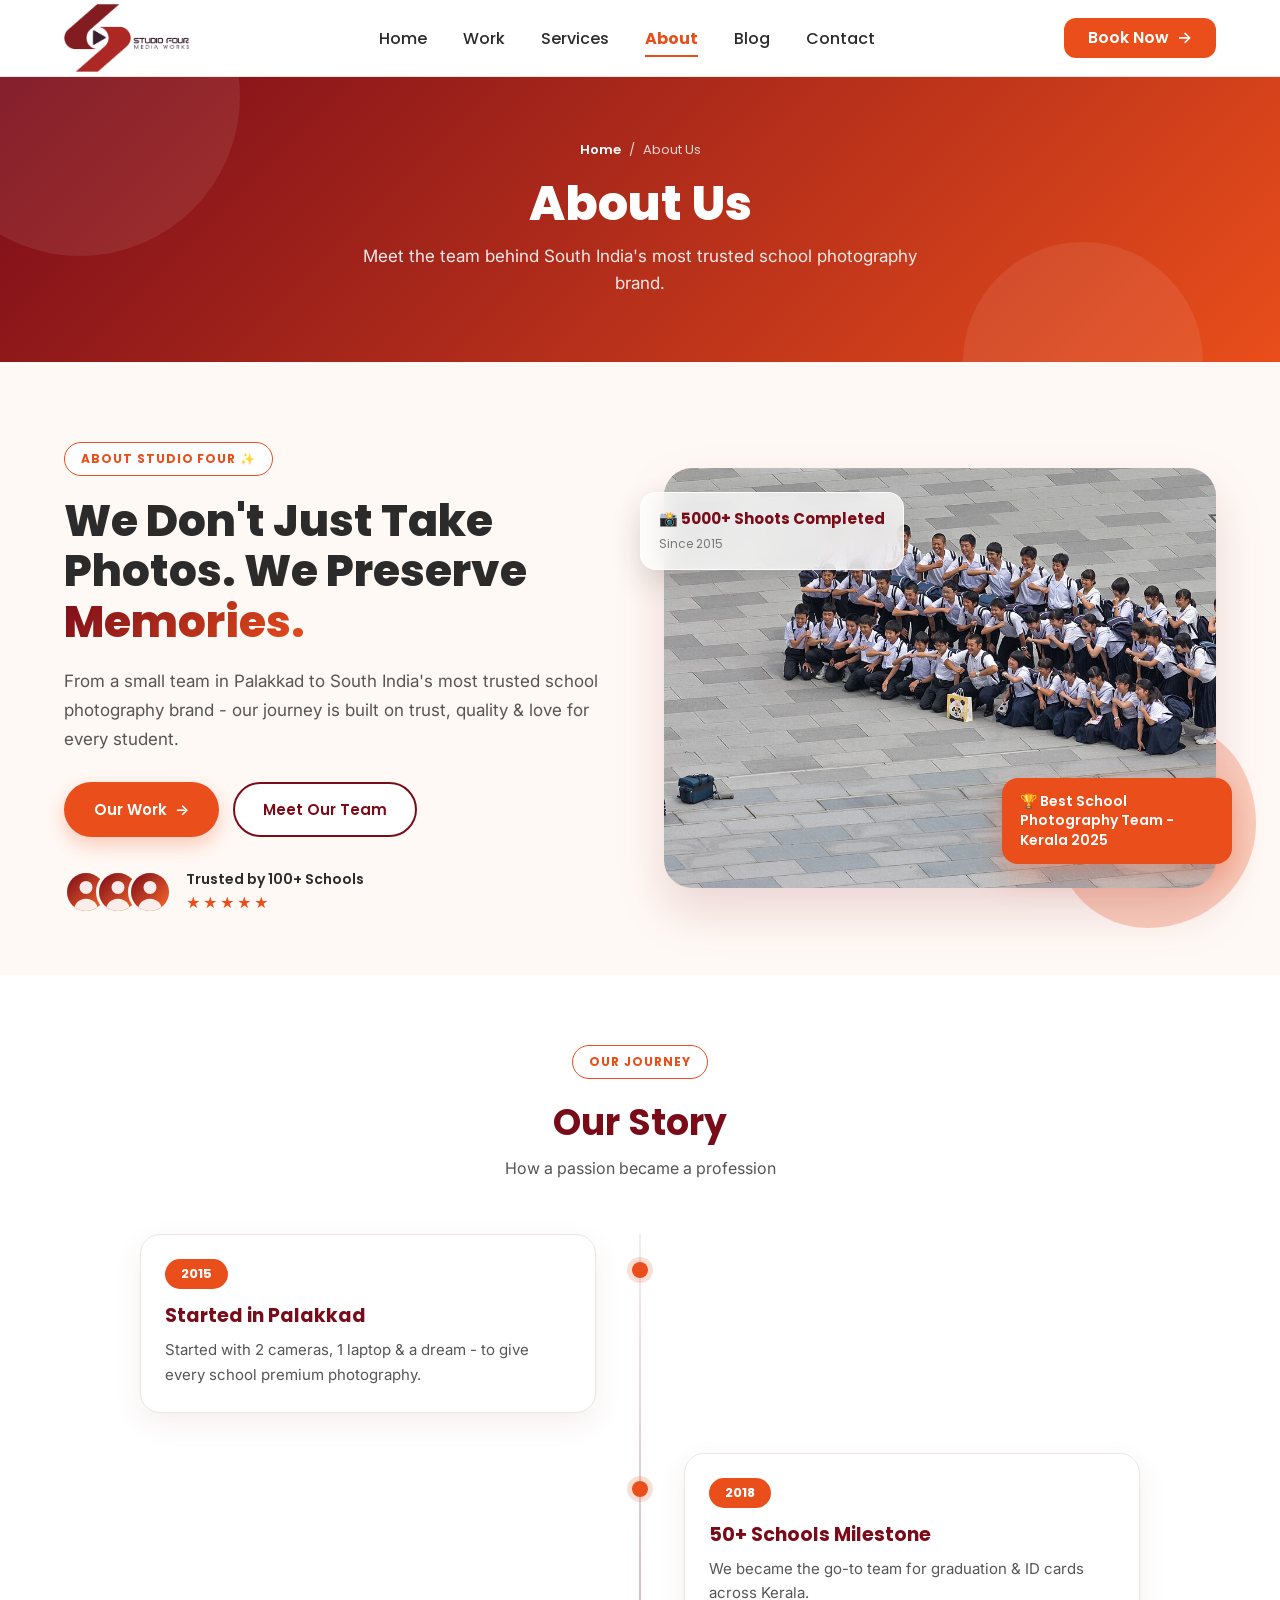
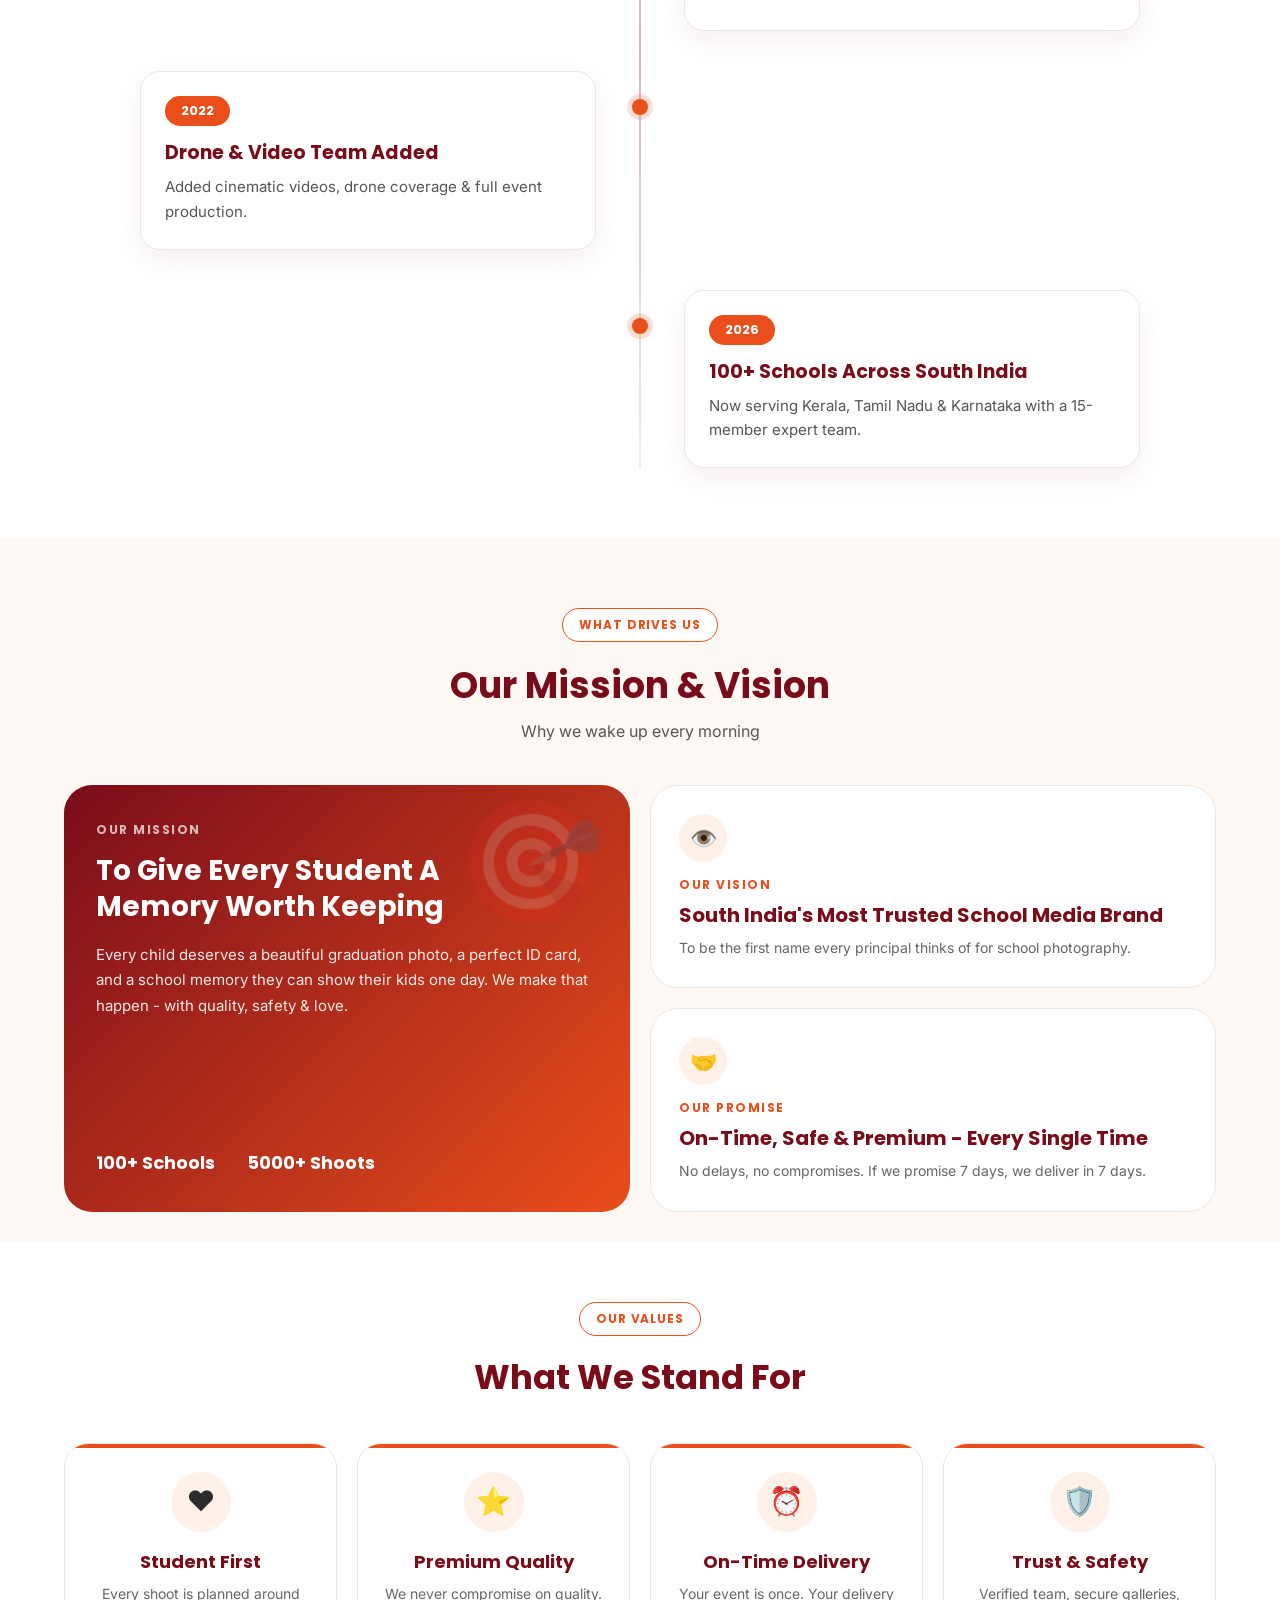
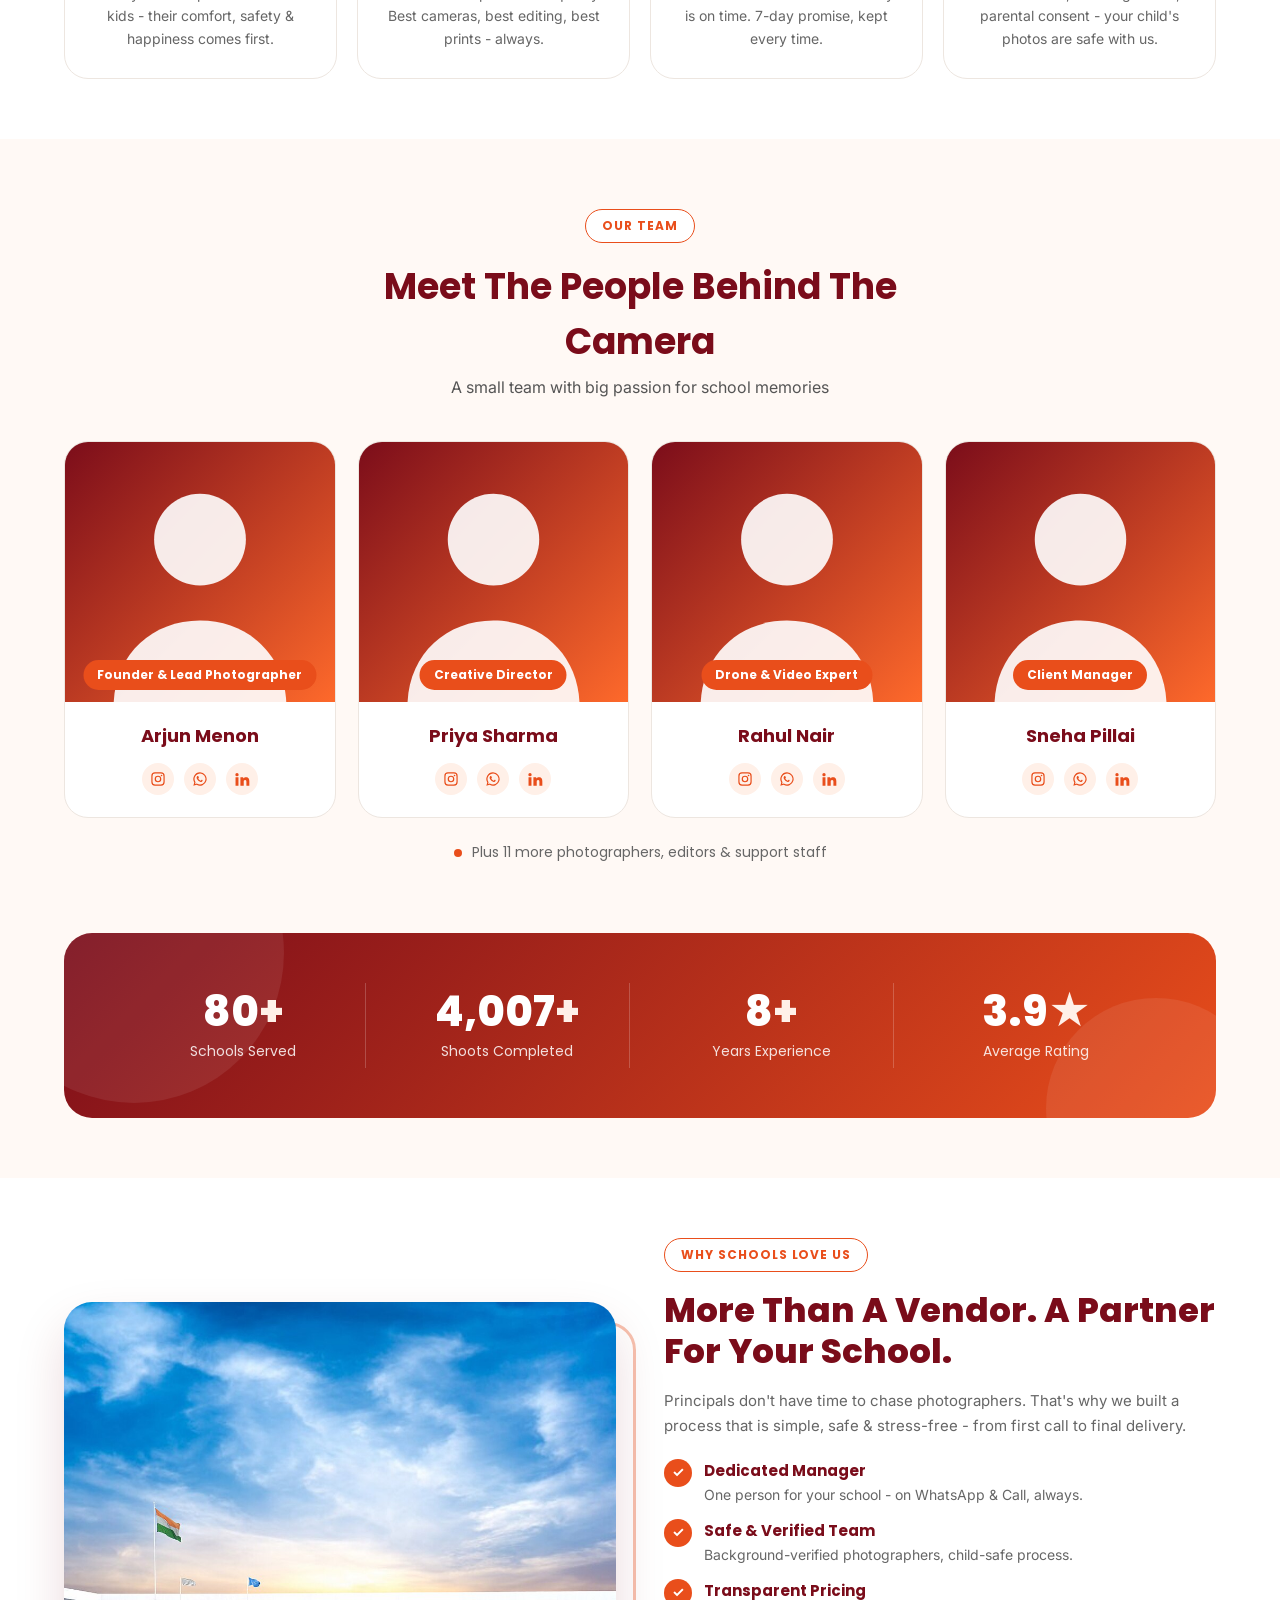
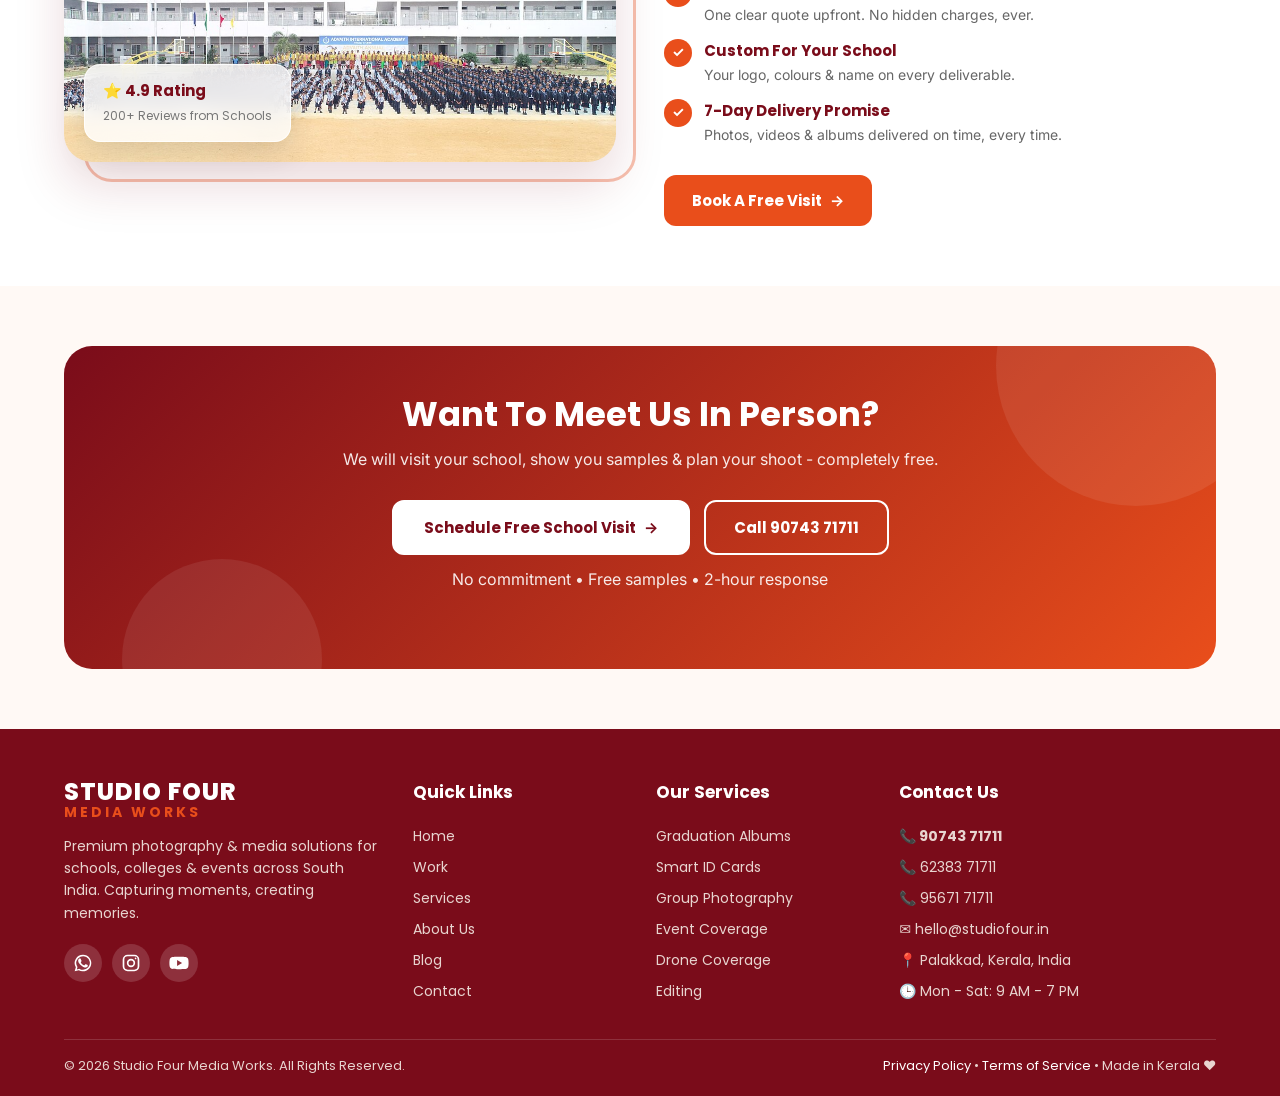
==== commit 7033c343: "Add service detail pages, testimonials page, shared CSS and footer social icons - Six service detail" ====
--- a/about.html
+++ b/about.html
@@ -1571,10 +1571,9 @@
         <p>Premium photography &amp; media solutions for schools, colleges &amp; events across South India. Capturing moments, creating memories.</p>
 
         <div class="footer-social">
-          <a href="#" aria-label="Instagram">📸</a>
-          <a href="#" aria-label="Facebook">f</a>
-          <a href="#" aria-label="YouTube">▶</a>
-          <a href="#" aria-label="WhatsApp">💬</a>
+          <a href="https://wa.me/919074371711" target="_blank" rel="noopener" aria-label="WhatsApp"><svg viewBox="0 0 24 24" width="20" height="20" fill="currentColor" aria-hidden="true"><path d="M17.5 14.4c-.3-.1-1.7-.8-2-.9-.3-.1-.5-.1-.7.1-.2.3-.8.9-.9 1.1-.2.2-.3.2-.6.1-.3-.1-1.2-.5-2.3-1.4-.9-.8-1.4-1.7-1.6-2-.2-.3 0-.4.1-.6.1-.1.3-.3.4-.5.1-.2.2-.3.3-.5.1-.2 0-.4 0-.5-.1-.1-.7-1.6-.9-2.2-.2-.6-.5-.5-.7-.5h-.6c-.2 0-.5.1-.8.4-.3.3-1 1-1 2.4s1 2.8 1.2 3c.1.2 2 3.1 4.9 4.3.7.3 1.2.5 1.6.6.7.2 1.3.2 1.8.1.5-.1 1.7-.7 1.9-1.4.2-.7.2-1.2.2-1.4-.1-.1-.3-.2-.6-.3zM12 2a10 10 0 0 0-8.6 15.1L2 22l5-1.3A10 10 0 1 0 12 2zm0 18.2c-1.5 0-2.9-.4-4.1-1.1l-.3-.2-3 .8.8-2.9-.2-.3A8.2 8.2 0 1 1 12 20.2z"/></svg></a>
+          <a href="#" target="_blank" rel="noopener" aria-label="Instagram"><svg viewBox="0 0 24 24" width="20" height="20" fill="none" stroke="currentColor" stroke-width="2" stroke-linecap="round" stroke-linejoin="round" aria-hidden="true"><rect x="3" y="3" width="18" height="18" rx="5"/><circle cx="12" cy="12" r="4"/><circle cx="17.5" cy="6.5" r="1" fill="currentColor" stroke="none"/></svg></a>
+          <a href="#" target="_blank" rel="noopener" aria-label="YouTube"><svg viewBox="0 0 24 24" width="20" height="20" fill="currentColor" aria-hidden="true"><path d="M23 7.2a3 3 0 0 0-2.1-2.1C19 4.6 12 4.6 12 4.6s-7 0-8.9.5A3 3 0 0 0 1 7.2C.5 9.1.5 12 .5 12s0 2.9.5 4.8a3 3 0 0 0 2.1 2.1c1.9.5 8.9.5 8.9.5s7 0 8.9-.5a3 3 0 0 0 2.1-2.1c.5-1.9.5-4.8.5-4.8s0-2.9-.5-4.8zM9.7 15.5v-7l6 3.5-6 3.5z"/></svg></a>
         </div>
       </div>
 
